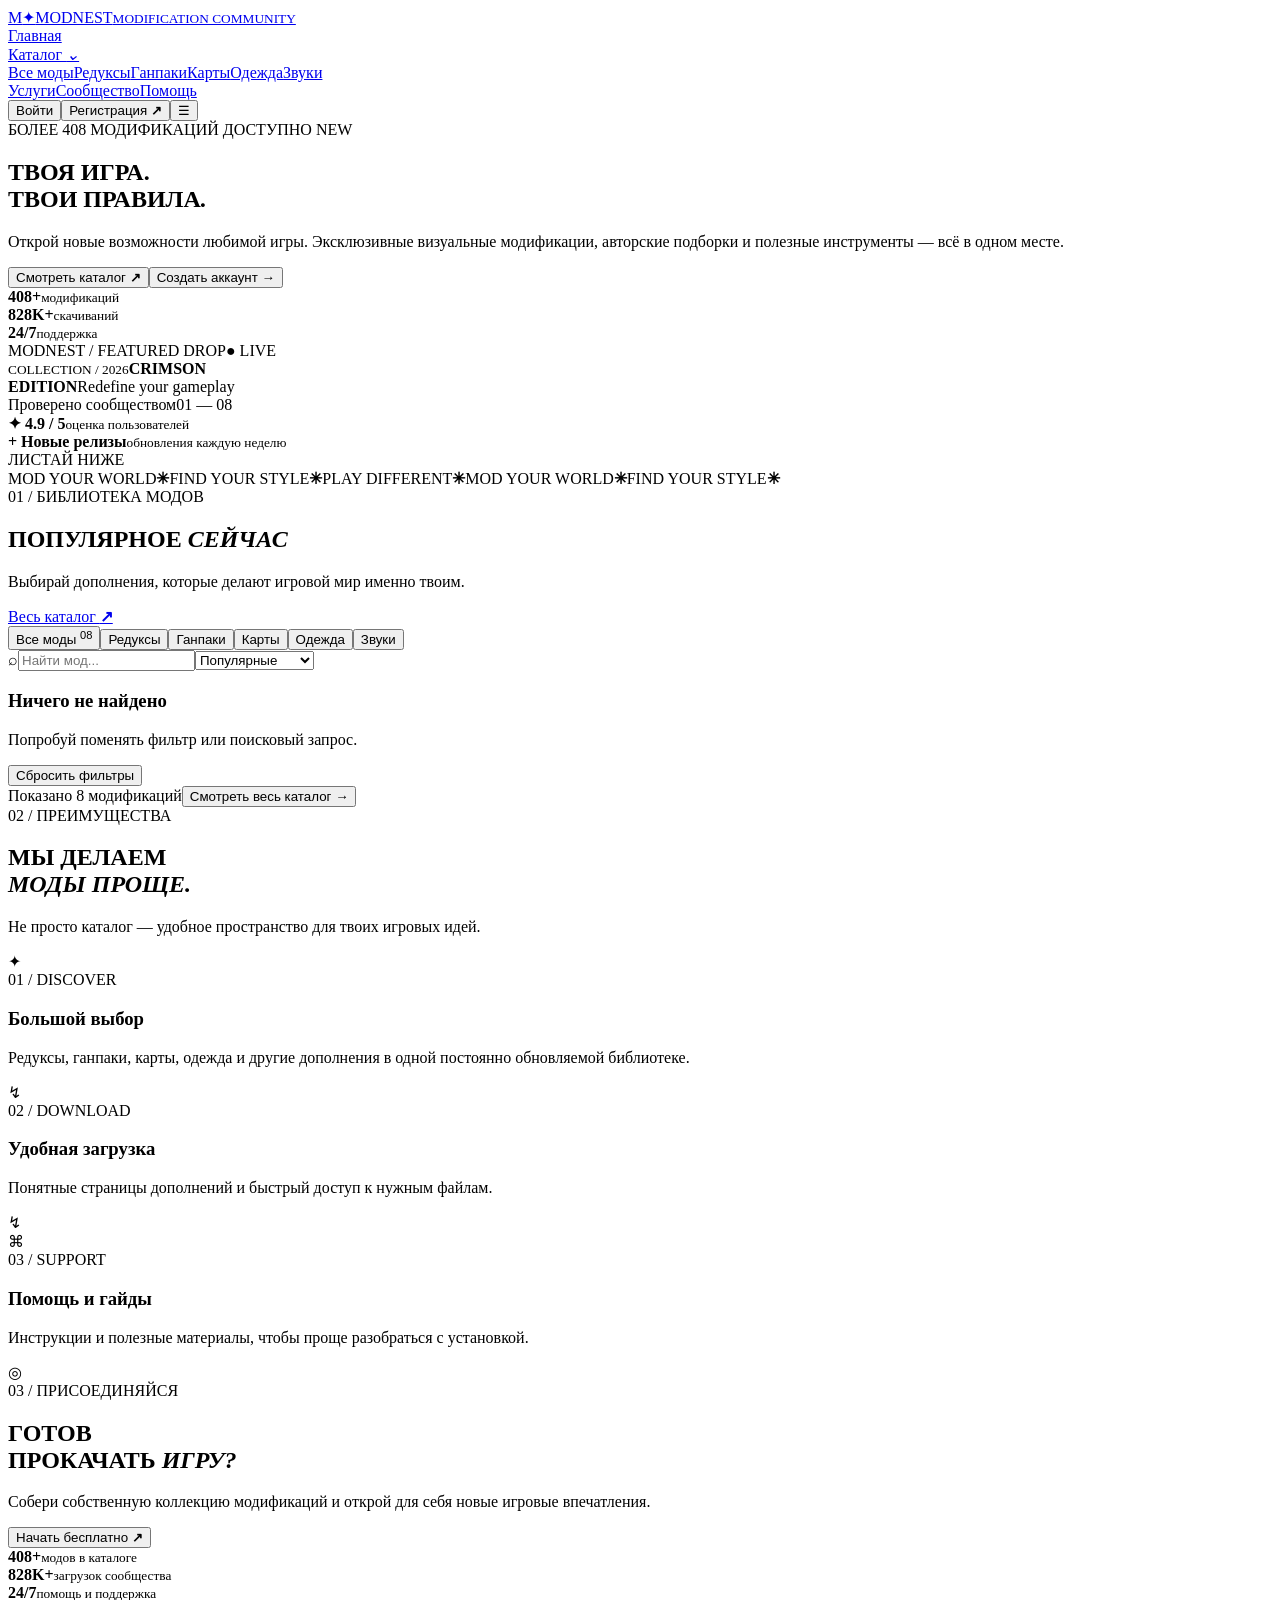
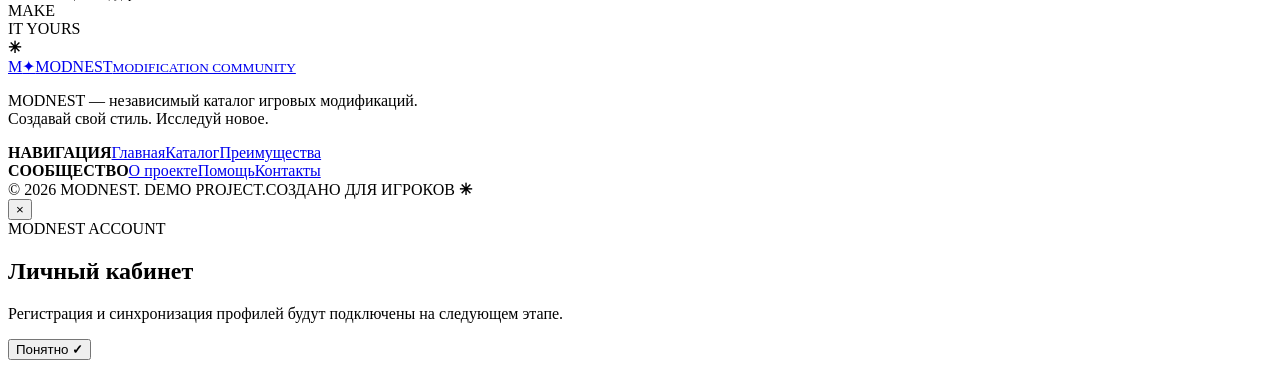
==== index.html @ e922b0d5 "Add index.html" ====
<!doctype html>
<html lang="ru"><head><meta charset="UTF-8"><meta name="viewport" content="width=device-width,initial-scale=1"><meta name="theme-color" content="#0a0a0a"><meta name="description" content="MODNEST — каталог игровых модификаций и авторских подборок."><title>MODNEST — моды для твоей игры</title><link rel="preconnect" href="https://fonts.googleapis.com"><link rel="preconnect" href="https://fonts.gstatic.com" crossorigin><link href="https://fonts.googleapis.com/css2?family=Montserrat:wght@400;500;600;700;800;900&display=swap" rel="stylesheet"><link rel="stylesheet" href="styles.css"></head>
<body>
<header class="header"><a class="logo" href="#top"><span class="logo-mark">M<span>✦</span></span><span class="logo-text">MODNEST<small>MODIFICATION COMMUNITY</small></span></a><nav class="nav"><a class="active" href="#top">Главная</a><div class="nav-group"><a href="#catalog">Каталог <i>⌄</i></a><div class="dropdown"><a href="#catalog" data-category="Все">Все моды</a><a href="#catalog" data-category="Редуксы">Редуксы</a><a href="#catalog" data-category="Ганпаки">Ганпаки</a><a href="#catalog" data-category="Карты">Карты</a><a href="#catalog" data-category="Одежда">Одежда</a><a href="#catalog" data-category="Звуки">Звуки</a></div></div><a href="#services">Услуги</a><a href="#community">Сообщество</a><a href="#help">Помощь</a></nav><div class="header-right"><button class="login" id="login">Войти</button><button class="pill-button small" id="signup">Регистрация <b>↗</b></button><button class="hamburger" id="hamburger">☰</button></div></header>
<main id="top">
<section class="hero"><div class="hero-bg"></div><div class="hero-content"><div class="availability"><span class="pulse"></span> БОЛЕЕ 408 МОДИФИКАЦИЙ ДОСТУПНО <span class="availability-tag">NEW</span></div><h1>ТВОЯ ИГРА.<br><span>ТВОИ ПРАВИЛА</span><i>.</i></h1><p>Открой новые возможности любимой игры. Эксклюзивные визуальные модификации, авторские подборки и полезные инструменты — всё в одном месте.</p><div class="hero-actions"><button class="pill-button" id="go-catalog">Смотреть каталог <b>↗</b></button><button class="ghost-button" id="hero-signup">Создать аккаунт <span>→</span></button></div><div class="hero-metrics"><div><strong>408<span>+</span></strong><small>модификаций</small></div><div class="metric-line"></div><div><strong>828K<span>+</span></strong><small>скачиваний</small></div><div class="metric-line"></div><div><strong>24/7</strong><small>поддержка</small></div></div></div><div class="hero-showcase"><div class="showcase-orbit orbit1"></div><div class="showcase-orbit orbit2"></div><div class="showcase-card"><div class="showcase-label"><span>MODNEST / FEATURED DROP</span><span class="showcase-live">● LIVE</span></div><div class="showcase-image"><div class="image-sun"></div><div class="scene-grid"></div><div class="scene-mountain mountain-a"></div><div class="scene-mountain mountain-b"></div><div class="scene-mountain mountain-c"></div><div class="scene-road"></div><div class="showcase-title"><small>COLLECTION  /  2026</small><strong>CRIMSON<br>EDITION</strong><span>Redefine your gameplay</span></div></div><div class="showcase-footer"><span><i></i> Проверено сообществом</span><span>01 — 08</span></div></div><div class="floating-stat stat-top"><b>✦ 4.9 / 5</b><small>оценка пользователей</small></div><div class="floating-stat stat-bottom"><b>+ Новые релизы</b><small>обновления каждую неделю</small></div></div><div class="scroll-hint"><span></span> ЛИСТАЙ НИЖЕ</div></section>
<div class="ticker"><div class="ticker-inner"><span>MOD YOUR WORLD</span><b>✳</b><span>FIND YOUR STYLE</span><b>✳</b><span>PLAY DIFFERENT</span><b>✳</b><span>MOD YOUR WORLD</span><b>✳</b><span>FIND YOUR STYLE</span><b>✳</b></div></div>
<section class="catalog section" id="catalog"><div class="section-heading"><div><div class="eyebrow"><span>01</span> / БИБЛИОТЕКА МОДОВ</div><h2>ПОПУЛЯРНОЕ <em>СЕЙЧАС</em></h2><p>Выбирай дополнения, которые делают игровой мир именно твоим.</p></div><a class="all-link" href="#catalog">Весь каталог <b>↗</b></a></div><div class="catalog-bar"><div class="filters"><button class="filter active" data-filter="Все">Все моды <sup>08</sup></button><button class="filter" data-filter="Редуксы">Редуксы</button><button class="filter" data-filter="Ганпаки">Ганпаки</button><button class="filter" data-filter="Карты">Карты</button><button class="filter" data-filter="Одежда">Одежда</button><button class="filter" data-filter="Звуки">Звуки</button></div><div class="catalog-actions"><label class="search"><span>⌕</span><input id="search" placeholder="Найти мод..."></label><select id="sort"><option value="popular">Популярные</option><option value="new">Сначала новые</option><option value="name">По названию</option></select></div></div><div class="mod-grid" id="mod-grid"></div><div class="empty hidden" id="empty"><h3>Ничего не найдено</h3><p>Попробуй поменять фильтр или поисковый запрос.</p><button id="reset">Сбросить фильтры</button></div><div class="catalog-bottom"><span id="count">Показано 8 модификаций</span><button class="more-button" id="more">Смотреть весь каталог <b>→</b></button></div></section>
<section class="why section" id="services"><div class="why-heading"><div class="eyebrow"><span>02</span> / ПРЕИМУЩЕСТВА</div><h2>МЫ ДЕЛАЕМ<br><em>МОДЫ ПРОЩЕ.</em></h2><p>Не просто каталог — удобное пространство для твоих игровых идей.</p></div><div class="benefit-grid"><article class="benefit big"><div class="benefit-icon">✦</div><span class="benefit-index">01 / DISCOVER</span><h3>Большой выбор</h3><p>Редуксы, ганпаки, карты, одежда и другие дополнения в одной постоянно обновляемой библиотеке.</p><div class="benefit-art art-rings"></div></article><article class="benefit"><div class="benefit-icon">↯</div><span class="benefit-index">02 / DOWNLOAD</span><h3>Удобная загрузка</h3><p>Понятные страницы дополнений и быстрый доступ к нужным файлам.</p><div class="benefit-art art-bolt">↯</div></article><article class="benefit"><div class="benefit-icon">⌘</div><span class="benefit-index">03 / SUPPORT</span><h3>Помощь и гайды</h3><p>Инструкции и полезные материалы, чтобы проще разобраться с установкой.</p><div class="benefit-art art-circles">◎</div></article></div></section>
<section class="community section" id="community"><div class="community-text"><div class="eyebrow"><span>03</span> / ПРИСОЕДИНЯЙСЯ</div><h2>ГОТОВ<br>ПРОКАЧАТЬ <em>ИГРУ?</em></h2><p>Собери собственную коллекцию модификаций и открой для себя новые игровые впечатления.</p><button class="pill-button" id="join">Начать бесплатно <b>↗</b></button></div><div class="community-numbers"><div><strong>408<span>+</span></strong><small>модов в каталоге</small></div><div><strong>828K<span>+</span></strong><small>загрузок сообщества</small></div><div><strong>24/7</strong><small>помощь и поддержка</small></div></div><div class="community-stamp">MAKE<br>IT YOURS<br><b>✳</b></div></section>
</main><footer class="footer" id="help"><div class="footer-main"><a class="logo" href="#top"><span class="logo-mark">M<span>✦</span></span><span class="logo-text">MODNEST<small>MODIFICATION COMMUNITY</small></span></a><p>MODNEST — независимый каталог игровых модификаций.<br>Создавай свой стиль. Исследуй новое.</p><div class="footer-column"><b>НАВИГАЦИЯ</b><a href="#top">Главная</a><a href="#catalog">Каталог</a><a href="#services">Преимущества</a></div><div class="footer-column"><b>СООБЩЕСТВО</b><a href="#community">О проекте</a><a href="#help">Помощь</a><a href="#help">Контакты</a></div></div><div class="footer-bottom"><span>© 2026 MODNEST. DEMO PROJECT.</span><span>СОЗДАНО ДЛЯ ИГРОКОВ <b>✳</b></span></div></footer>
<div class="toast" id="toast"></div><div class="modal-backdrop hidden" id="modal"><div class="modal"><button class="modal-x" id="modal-x">×</button><div class="eyebrow">MODNEST ACCOUNT</div><h2 id="modal-title">Личный кабинет</h2><p id="modal-desc">Регистрация и синхронизация профилей будут подключены на следующем этапе.</p><button class="pill-button" id="modal-ok">Понятно <b>✓</b></button></div></div><script src="app.js"></script></body></html>
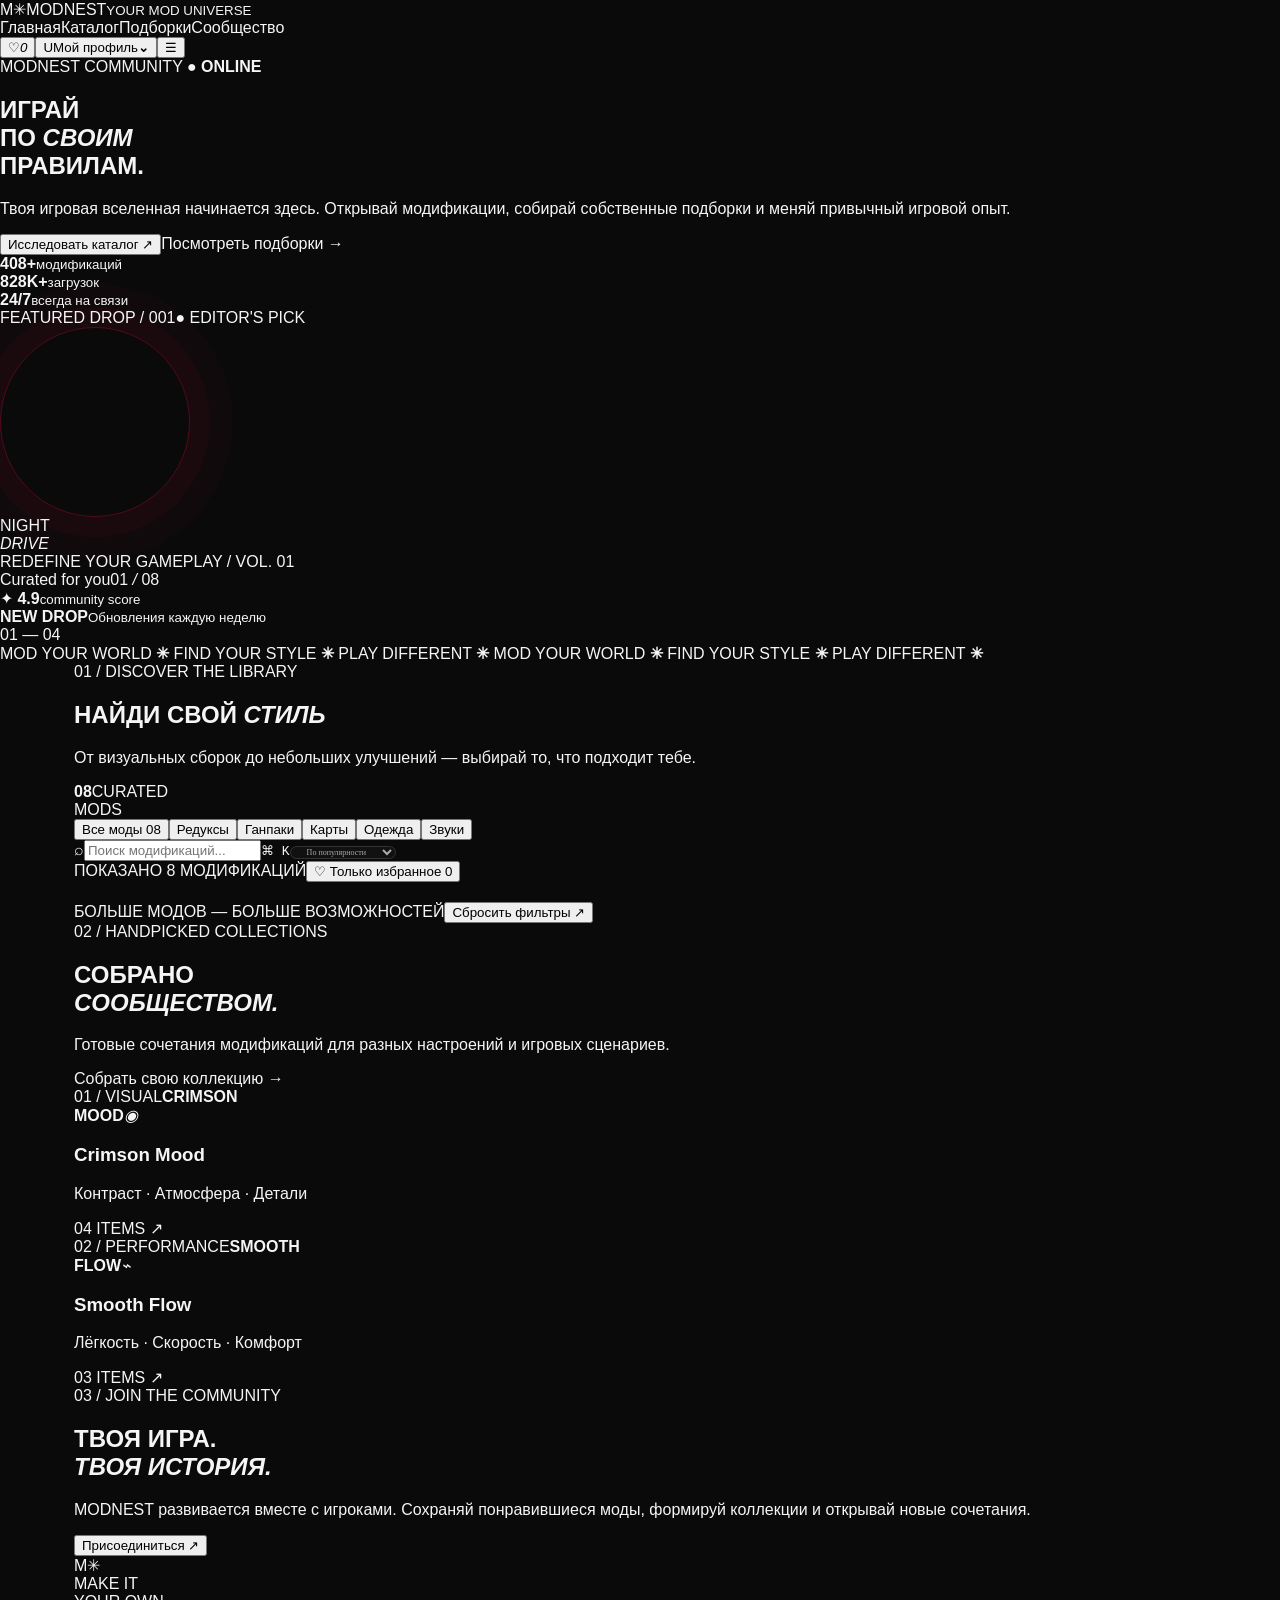
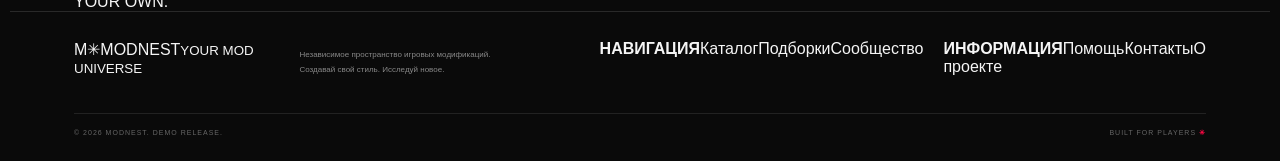
==== commit 0fa56fd0: "Redesign MODNEST interface and structure" ====
--- a/index.html
+++ b/index.html
@@ -1,12 +1,44 @@
 <!doctype html>
-<html lang="ru"><head><meta charset="UTF-8"><meta name="viewport" content="width=device-width,initial-scale=1"><meta name="theme-color" content="#0a0a0a"><meta name="description" content="MODNEST — каталог игровых модификаций и авторских подборок."><title>MODNEST — моды для твоей игры</title><link rel="preconnect" href="https://fonts.googleapis.com"><link rel="preconnect" href="https://fonts.gstatic.com" crossorigin><link href="https://fonts.googleapis.com/css2?family=Montserrat:wght@400;500;600;700;800;900&display=swap" rel="stylesheet"><link rel="stylesheet" href="styles.css"></head>
+<html lang="ru">
+<head>
+<meta charset="UTF-8"><meta name="viewport" content="width=device-width,initial-scale=1">
+<meta name="theme-color" content="#090a0d"><meta name="description" content="MODNEST — пространство игровых модификаций. Находи, сохраняй и собирай свою идеальную игру.">
+<title>MODNEST — твой игровой мод-хаб</title>
+<link rel="preconnect" href="https://fonts.googleapis.com"><link rel="preconnect" href="https://fonts.gstatic.com" crossorigin>
+<link href="https://fonts.googleapis.com/css2?family=Manrope:wght@400;500;600;700;800&family=Unbounded:wght@500;600;700;800&display=swap" rel="stylesheet">
+<link rel="stylesheet" href="styles.css">
+</head>
 <body>
-<header class="header"><a class="logo" href="#top"><span class="logo-mark">M<span>✦</span></span><span class="logo-text">MODNEST<small>MODIFICATION COMMUNITY</small></span></a><nav class="nav"><a class="active" href="#top">Главная</a><div class="nav-group"><a href="#catalog">Каталог <i>⌄</i></a><div class="dropdown"><a href="#catalog" data-category="Все">Все моды</a><a href="#catalog" data-category="Редуксы">Редуксы</a><a href="#catalog" data-category="Ганпаки">Ганпаки</a><a href="#catalog" data-category="Карты">Карты</a><a href="#catalog" data-category="Одежда">Одежда</a><a href="#catalog" data-category="Звуки">Звуки</a></div></div><a href="#services">Услуги</a><a href="#community">Сообщество</a><a href="#help">Помощь</a></nav><div class="header-right"><button class="login" id="login">Войти</button><button class="pill-button small" id="signup">Регистрация <b>↗</b></button><button class="hamburger" id="hamburger">☰</button></div></header>
+<div class="ambient ambient-one"></div><div class="ambient ambient-two"></div>
+<header class="topbar">
+ <a class="brand" href="#top" aria-label="MODNEST home"><span class="brand-symbol">M<span>✳</span></span><span class="brand-name">MODNEST<small>YOUR MOD UNIVERSE</small></span></a>
+ <nav class="main-nav"><a class="nav-link active" href="#top">Главная</a><a class="nav-link" href="#catalog">Каталог</a><a class="nav-link" href="#collections">Подборки</a><a class="nav-link" href="#community">Сообщество</a></nav>
+ <div class="top-actions"><button class="icon-button" id="favorites-shortcut" aria-label="Избранное">♡<i id="favorite-count">0</i></button><button class="profile-button" id="login"><span class="profile-avatar">U</span><span>Мой профиль</span><b>⌄</b></button><button class="mobile-menu" id="hamburger">☰</button></div>
+</header>
 <main id="top">
-<section class="hero"><div class="hero-bg"></div><div class="hero-content"><div class="availability"><span class="pulse"></span> БОЛЕЕ 408 МОДИФИКАЦИЙ ДОСТУПНО <span class="availability-tag">NEW</span></div><h1>ТВОЯ ИГРА.<br><span>ТВОИ ПРАВИЛА</span><i>.</i></h1><p>Открой новые возможности любимой игры. Эксклюзивные визуальные модификации, авторские подборки и полезные инструменты — всё в одном месте.</p><div class="hero-actions"><button class="pill-button" id="go-catalog">Смотреть каталог <b>↗</b></button><button class="ghost-button" id="hero-signup">Создать аккаунт <span>→</span></button></div><div class="hero-metrics"><div><strong>408<span>+</span></strong><small>модификаций</small></div><div class="metric-line"></div><div><strong>828K<span>+</span></strong><small>скачиваний</small></div><div class="metric-line"></div><div><strong>24/7</strong><small>поддержка</small></div></div></div><div class="hero-showcase"><div class="showcase-orbit orbit1"></div><div class="showcase-orbit orbit2"></div><div class="showcase-card"><div class="showcase-label"><span>MODNEST / FEATURED DROP</span><span class="showcase-live">● LIVE</span></div><div class="showcase-image"><div class="image-sun"></div><div class="scene-grid"></div><div class="scene-mountain mountain-a"></div><div class="scene-mountain mountain-b"></div><div class="scene-mountain mountain-c"></div><div class="scene-road"></div><div class="showcase-title"><small>COLLECTION  /  2026</small><strong>CRIMSON<br>EDITION</strong><span>Redefine your gameplay</span></div></div><div class="showcase-footer"><span><i></i> Проверено сообществом</span><span>01 — 08</span></div></div><div class="floating-stat stat-top"><b>✦ 4.9 / 5</b><small>оценка пользователей</small></div><div class="floating-stat stat-bottom"><b>+ Новые релизы</b><small>обновления каждую неделю</small></div></div><div class="scroll-hint"><span></span> ЛИСТАЙ НИЖЕ</div></section>
-<div class="ticker"><div class="ticker-inner"><span>MOD YOUR WORLD</span><b>✳</b><span>FIND YOUR STYLE</span><b>✳</b><span>PLAY DIFFERENT</span><b>✳</b><span>MOD YOUR WORLD</span><b>✳</b><span>FIND YOUR STYLE</span><b>✳</b></div></div>
-<section class="catalog section" id="catalog"><div class="section-heading"><div><div class="eyebrow"><span>01</span> / БИБЛИОТЕКА МОДОВ</div><h2>ПОПУЛЯРНОЕ <em>СЕЙЧАС</em></h2><p>Выбирай дополнения, которые делают игровой мир именно твоим.</p></div><a class="all-link" href="#catalog">Весь каталог <b>↗</b></a></div><div class="catalog-bar"><div class="filters"><button class="filter active" data-filter="Все">Все моды <sup>08</sup></button><button class="filter" data-filter="Редуксы">Редуксы</button><button class="filter" data-filter="Ганпаки">Ганпаки</button><button class="filter" data-filter="Карты">Карты</button><button class="filter" data-filter="Одежда">Одежда</button><button class="filter" data-filter="Звуки">Звуки</button></div><div class="catalog-actions"><label class="search"><span>⌕</span><input id="search" placeholder="Найти мод..."></label><select id="sort"><option value="popular">Популярные</option><option value="new">Сначала новые</option><option value="name">По названию</option></select></div></div><div class="mod-grid" id="mod-grid"></div><div class="empty hidden" id="empty"><h3>Ничего не найдено</h3><p>Попробуй поменять фильтр или поисковый запрос.</p><button id="reset">Сбросить фильтры</button></div><div class="catalog-bottom"><span id="count">Показано 8 модификаций</span><button class="more-button" id="more">Смотреть весь каталог <b>→</b></button></div></section>
-<section class="why section" id="services"><div class="why-heading"><div class="eyebrow"><span>02</span> / ПРЕИМУЩЕСТВА</div><h2>МЫ ДЕЛАЕМ<br><em>МОДЫ ПРОЩЕ.</em></h2><p>Не просто каталог — удобное пространство для твоих игровых идей.</p></div><div class="benefit-grid"><article class="benefit big"><div class="benefit-icon">✦</div><span class="benefit-index">01 / DISCOVER</span><h3>Большой выбор</h3><p>Редуксы, ганпаки, карты, одежда и другие дополнения в одной постоянно обновляемой библиотеке.</p><div class="benefit-art art-rings"></div></article><article class="benefit"><div class="benefit-icon">↯</div><span class="benefit-index">02 / DOWNLOAD</span><h3>Удобная загрузка</h3><p>Понятные страницы дополнений и быстрый доступ к нужным файлам.</p><div class="benefit-art art-bolt">↯</div></article><article class="benefit"><div class="benefit-icon">⌘</div><span class="benefit-index">03 / SUPPORT</span><h3>Помощь и гайды</h3><p>Инструкции и полезные материалы, чтобы проще разобраться с установкой.</p><div class="benefit-art art-circles">◎</div></article></div></section>
-<section class="community section" id="community"><div class="community-text"><div class="eyebrow"><span>03</span> / ПРИСОЕДИНЯЙСЯ</div><h2>ГОТОВ<br>ПРОКАЧАТЬ <em>ИГРУ?</em></h2><p>Собери собственную коллекцию модификаций и открой для себя новые игровые впечатления.</p><button class="pill-button" id="join">Начать бесплатно <b>↗</b></button></div><div class="community-numbers"><div><strong>408<span>+</span></strong><small>модов в каталоге</small></div><div><strong>828K<span>+</span></strong><small>загрузок сообщества</small></div><div><strong>24/7</strong><small>помощь и поддержка</small></div></div><div class="community-stamp">MAKE<br>IT YOURS<br><b>✳</b></div></section>
-</main><footer class="footer" id="help"><div class="footer-main"><a class="logo" href="#top"><span class="logo-mark">M<span>✦</span></span><span class="logo-text">MODNEST<small>MODIFICATION COMMUNITY</small></span></a><p>MODNEST — независимый каталог игровых модификаций.<br>Создавай свой стиль. Исследуй новое.</p><div class="footer-column"><b>НАВИГАЦИЯ</b><a href="#top">Главная</a><a href="#catalog">Каталог</a><a href="#services">Преимущества</a></div><div class="footer-column"><b>СООБЩЕСТВО</b><a href="#community">О проекте</a><a href="#help">Помощь</a><a href="#help">Контакты</a></div></div><div class="footer-bottom"><span>© 2026 MODNEST. DEMO PROJECT.</span><span>СОЗДАНО ДЛЯ ИГРОКОВ <b>✳</b></span></div></footer>
-<div class="toast" id="toast"></div><div class="modal-backdrop hidden" id="modal"><div class="modal"><button class="modal-x" id="modal-x">×</button><div class="eyebrow">MODNEST ACCOUNT</div><h2 id="modal-title">Личный кабинет</h2><p id="modal-desc">Регистрация и синхронизация профилей будут подключены на следующем этапе.</p><button class="pill-button" id="modal-ok">Понятно <b>✓</b></button></div></div><script src="app.js"></script></body></html>+<section class="hero-shell">
+ <div class="hero-copy"><div class="live-label"><span></span> MODNEST COMMUNITY <b>● ONLINE</b></div>
+  <h1>ИГРАЙ<br>ПО <em>СВОИМ</em><br>ПРАВИЛАМ<span>.</span></h1>
+  <p>Твоя игровая вселенная начинается здесь. Открывай модификации, собирай собственные подборки и меняй привычный игровой опыт.</p>
+  <div class="hero-ctas"><button class="primary-button" id="go-catalog">Исследовать каталог <span>↗</span></button><a class="text-link" href="#collections">Посмотреть подборки <span>→</span></a></div>
+  <div class="hero-stats"><div><strong>408<span>+</span></strong><small>модификаций</small></div><div><strong>828K<span>+</span></strong><small>загрузок</small></div><div><strong>24/7</strong><small>всегда на связи</small></div></div>
+ </div>
+ <div class="hero-art"><div class="art-topline"><span>FEATURED DROP / 001</span><span class="art-live">● EDITOR'S PICK</span></div><div class="art-visual"><div class="art-grain"></div><div class="art-sun"></div><div class="art-planet"></div><div class="art-horizon"></div><div class="art-mountain m1"></div><div class="art-mountain m2"></div><div class="art-mountain m3"></div><div class="art-rings"></div><div class="art-word">NIGHT<br><i>DRIVE</i></div><div class="art-caption">REDEFINE YOUR GAMEPLAY / VOL. 01</div></div><div class="art-bottom"><span><b class="tiny-dot"></b> Curated for you</span><span>01 <i>/</i> 08</span></div><div class="floating-chip chip-rating">✦ <b>4.9</b><small>community score</small></div><div class="floating-chip chip-new"><b>NEW DROP</b><small>Обновления каждую неделю</small></div></div>
+ <div class="hero-index">01 <span>—</span> 04</div>
+</section>
+<div class="marquee"><div>MOD YOUR WORLD <b>✳</b> FIND YOUR STYLE <b>✳</b> PLAY DIFFERENT <b>✳</b> MOD YOUR WORLD <b>✳</b> FIND YOUR STYLE <b>✳</b> PLAY DIFFERENT <b>✳</b></div></div>
+<section class="section catalog-section" id="catalog">
+ <div class="section-top"><div><div class="kicker"><span>01</span> / DISCOVER THE LIBRARY</div><h2>НАЙДИ СВОЙ <em>СТИЛЬ</em></h2><p>От визуальных сборок до небольших улучшений — выбирай то, что подходит тебе.</p></div><div class="catalog-counter"><strong>08</strong><span>CURATED<br>MODS</span></div></div>
+ <div class="catalog-toolbar"><div class="category-tabs" id="category-tabs"><button class="category-tab active" data-filter="Все">Все моды <span>08</span></button><button class="category-tab" data-filter="Редуксы">Редуксы</button><button class="category-tab" data-filter="Ганпаки">Ганпаки</button><button class="category-tab" data-filter="Карты">Карты</button><button class="category-tab" data-filter="Одежда">Одежда</button><button class="category-tab" data-filter="Звуки">Звуки</button></div><div class="toolbar-tools"><label class="search-box"><span>⌕</span><input id="search" type="search" placeholder="Поиск модификаций..." autocomplete="off"><kbd>⌘ K</kbd></label><select id="sort" aria-label="Сортировка"><option value="popular">По популярности</option><option value="new">Сначала новые</option><option value="name">По названию</option></select></div></div>
+ <div class="catalog-subbar"><span id="count">ПОКАЗАНО 8 МОДИФИКАЦИЙ</span><button id="favorites-filter" class="favorites-filter">♡ Только избранное <span id="favorite-count-2">0</span></button></div>
+ <div class="mod-grid" id="mod-grid"></div><div class="empty-state hidden" id="empty"><div>⌕</div><h3>Ничего не найдено</h3><p>Попробуй изменить запрос или выбрать другую категорию.</p><button id="reset">Сбросить фильтры</button></div>
+ <div class="catalog-footer"><span>БОЛЬШЕ МОДОВ — БОЛЬШЕ ВОЗМОЖНОСТЕЙ</span><button class="outline-button" id="more">Сбросить фильтры <span>↗</span></button></div>
+</section>
+<section class="collection-section section" id="collections"><div class="collection-intro"><div class="kicker"><span>02</span> / HANDPICKED COLLECTIONS</div><h2>СОБРАНО<br><em>СООБЩЕСТВОМ.</em></h2><p>Готовые сочетания модификаций для разных настроений и игровых сценариев.</p><a class="text-link" href="#catalog">Собрать свою коллекцию <span>→</span></a></div><div class="collection-cards"><article class="collection-card collection-red"><div class="collection-art red-art"><span>01 / VISUAL</span><b>CRIMSON<br>MOOD</b><i>◉</i></div><div class="collection-meta"><div><h3>Crimson Mood</h3><p>Контраст · Атмосфера · Детали</p></div><span>04 ITEMS ↗</span></div></article><article class="collection-card collection-blue"><div class="collection-art blue-art"><span>02 / PERFORMANCE</span><b>SMOOTH<br>FLOW</b><i>⌁</i></div><div class="collection-meta"><div><h3>Smooth Flow</h3><p>Лёгкость · Скорость · Комфорт</p></div><span>03 ITEMS ↗</span></div></article></div></section>
+<section class="community-section section" id="community"><div class="community-panel"><div class="community-copy"><div class="kicker"><span>03</span> / JOIN THE COMMUNITY</div><h2>ТВОЯ ИГРА.<br><em>ТВОЯ ИСТОРИЯ.</em></h2><p>MODNEST развивается вместе с игроками. Сохраняй понравившиеся моды, формируй коллекции и открывай новые сочетания.</p><button class="primary-button" id="join">Присоединиться <span>↗</span></button></div><div class="community-visual"><div class="community-orbit"></div><div class="community-monogram">M<span>✳</span></div><div class="community-note">MAKE IT<br>YOUR OWN.</div></div></div></section>
+</main>
+<footer class="footer"><div class="footer-main"><a class="brand" href="#top"><span class="brand-symbol">M<span>✳</span></span><span class="brand-name">MODNEST<small>YOUR MOD UNIVERSE</small></span></a><p>Независимое пространство игровых модификаций.<br>Создавай свой стиль. Исследуй новое.</p><div class="footer-links"><b>НАВИГАЦИЯ</b><a href="#catalog">Каталог</a><a href="#collections">Подборки</a><a href="#community">Сообщество</a></div><div class="footer-links"><b>ИНФОРМАЦИЯ</b><a href="#help">Помощь</a><a href="#help">Контакты</a><a href="#help">О проекте</a></div></div><div class="footer-bottom"><span>© 2026 MODNEST. DEMO RELEASE.</span><span>BUILT FOR PLAYERS <b>✳</b></span></div></footer>
+<div class="toast" id="toast" role="status"></div>
+<div class="modal-backdrop hidden" id="modal"><section class="modal" role="dialog" aria-modal="true"><button class="modal-close" id="modal-x" aria-label="Закрыть">×</button><div class="modal-mark">M✳</div><div class="kicker">MODNEST / ACCOUNT</div><h2 id="modal-title">ТВОЙ ПРОФИЛЬ</h2><p id="modal-desc">Личный кабинет и синхронизация коллекций появятся в следующем обновлении.</p><button class="primary-button" id="modal-ok">Понятно <span>✓</span></button></section></div>
+<script src="app.js"></script>
+</body></html>
--- a/styles.css
+++ b/styles.css
@@ -0,0 +1 @@
+:root{--bg:#0a0a0a;--panel:#121212;--panel2:#191919;--line:#303030;--muted:#929292;--red:#ff0844;--red2:#c90036;--white:#f5f5f5}*{box-sizing:border-box}html{scroll-behavior:smooth}body{margin:0;background:var(--bg);color:var(--white);font-family:Montserrat,Arial,sans-serif;overflow-x:hidden}a{color:inherit;text-decoration:none}button{font-family:inherit;cursor:pointer}.header{height:82px;max-width:1440px;padding:0 6%;margin:auto;display:flex;align-items:center;justify-content:space-between;border-bottom:1px solid #ffffff13;position:relative;z-index:10;background:#0a0a0ae8;backdrop-filter:blur(16px)}.logo{display:flex;align-items:center;gap:10px}.logo-mark{width:38px;height:38px;border:1px solid #ff315f;border-radius:12px;display:grid;place-items:center;font-weight:900;font-size:21px;color:#fff;background:linear-gradient(145deg,#ff174f,#8b0026);box-shadow:0 0 25px #ff084433;position:relative}.logo-mark span{position:absolute;right:3px;top:1px;font-size:9px}.logo-text{font-size:15px;font-weight:900;letter-spacing:1px}.logo-text small{display:block;font-size:6px;letter-spacing:1.5px;color:#858585;margin-top:3px}.nav{display:flex;align-items:center;gap:31px}.nav>a,.nav-group>a{font-size:10px;font-weight:700;color:#aaa;transition:.2s}.nav a:hover,.nav a.active{color:#fff}.nav a.active:after{content:"";display:block;height:2px;width:15px;background:var(--red);margin-top:8px}.nav-group{position:relative}.nav-group i{font-style:normal;color:var(--red);margin-left:3px}.dropdown{display:none;position:absolute;top:25px;left:-15px;width:175px;background:#181818;border:1px solid #363636;border-radius:9px;padding:8px;box-shadow:0 20px 45px #000}.nav-group:hover .dropdown{display:grid}.dropdown a{padding:10px;border-radius:5px;color:#aaa;font-size:9px}.dropdown a:hover{background:#2a1119;color:#fff}.header-right{display:flex;align-items:center;gap:18px}.login{background:none;border:0;color:#bbb;font-size:10px;font-weight:700}.pill-button{border:0;border-radius:24px;padding:14px 20px;background:var(--red);color:white;font-size:10px;font-weight:800;box-shadow:0 6px 24px #ff08442e;transition:.2s}.pill-button:hover{background:#ff315f;transform:translateY(-2px);box-shadow:0 9px 30px #ff084455}.pill-button b{padding-left:17px;font-size:14px}.pill-button.small{padding:10px 16px;font-size:9px}.hamburger{display:none;background:none;border:0;color:white;font-size:21px}.hero{max-width:1440px;margin:auto;min-height:600px;padding:90px 8% 68px;display:grid;grid-template-columns:1fr 1fr;align-items:center;position:relative;overflow:hidden}.hero-bg{position:absolute;inset:0;background:radial-gradient(ellipse at 77% 48%,#ff084419,transparent 38%),radial-gradient(ellipse at 5% 90%,#5b101f1b,transparent 38%)}.hero:after{content:"";position:absolute;inset:0;pointer-events:none;opacity:.1;background-image:linear-gradient(#777 1px,transparent 1px),linear-gradient(90deg,#777 1px,transparent 1px);background-size:55px 55px;mask-image:linear-gradient(90deg,transparent,#000)}.hero-content{position:relative;z-index:2}.availability{font-size:8px;letter-spacing:1.5px;color:#c5c5c5;font-weight:800;display:flex;align-items:center;gap:8px}.pulse{width:7px;height:7px;background:#ff174f;border-radius:50%;box-shadow:0 0 12px #ff174f;animation:pulse 1.8s infinite}.availability-tag{color:#ff6689;border:1px solid #7b1932;border-radius:4px;padding:3px 5px;font-size:7px}@keyframes pulse{50%{opacity:.4;box-shadow:0 0 2px #ff174f}}.hero h1{font-size:clamp(55px,6.7vw,91px);line-height:.98;letter-spacing:-5px;margin:25px 0 18px;font-weight:900}.hero h1 span{color:var(--red)}.hero h1 i{font-style:normal;color:#fff}.hero-content>p{max-width:450px;color:#a3a3a3;font-size:11px;line-height:1.9}.hero-actions{display:flex;align-items:center;gap:25px;margin-top:27px}.ghost-button{background:none;border:0;color:#ddd;font-size:10px;font-weight:700}.ghost-button span{color:var(--red);padding-left:10px}.hero-metrics{display:flex;align-items:center;gap:22px;margin-top:53px}.hero-metrics strong{font-size:21px;font-weight:900}.hero-metrics strong span{color:var(--red)}.hero-metrics small{display:block;font-size:8px;color:#777;margin-top:4px}.metric-line{height:27px;width:1px;background:#3b3b3b}.hero-showcase{height:390px;position:relative;z-index:1}.showcase-orbit{position:absolute;border:1px solid #ff315f3b;border-radius:50%;left:50%;top:50%;transform:translate(-50%,-50%) rotate(-24deg)}.orbit1{width:470px;height:190px}.orbit2{width:370px;height:330px;transform:translate(-50%,-50%) rotate(55deg)}.showcase-card{position:absolute;left:50%;top:50%;width:min(390px,90%);height:320px;transform:translate(-50%,-50%) rotate(2deg);padding:12px;border-radius:13px;border:1px solid #5c303b;background:#171313;box-shadow:0 30px 80px #000b,0 0 55px #ff08441b}.showcase-label,.showcase-footer{height:25px;display:flex;justify-content:space-between;align-items:center;font-size:7px;letter-spacing:1px;color:#9b9295}.showcase-live{color:#ff5378}.showcase-image{height:240px;border-radius:7px;position:relative;overflow:hidden;background:linear-gradient(180deg,#492a3d,#b14a57 46%,#ed9064 72%,#2b2730)}.showcase-image:after{content:"";position:absolute;inset:0;background:linear-gradient(0deg,#0a0a0ae8,transparent 60%),repeating-linear-gradient(115deg,transparent 0 25px,#ffffff0a 26px 27px)}.image-sun{position:absolute;width:85px;height:85px;right:54px;top:26px;border-radius:50%;background:linear-gradient(145deg,#ffe2b0,#ff476d);box-shadow:0 0 65px #ff6a76}.scene-mountain{position:absolute;bottom:35px;width:0;height:0;border-left:170px solid transparent;border-right:170px solid transparent;border-bottom:145px solid #492d3d}.mountain-a{left:-65px;border-bottom-color:#653342}.mountain-b{left:90px;bottom:20px;border-left-width:190px;border-right-width:190px;border-bottom-width:180px;border-bottom-color:#292633}.mountain-c{right:-120px;border-bottom-color:#70404a}.scene-grid{position:absolute;inset:55% -20% -30%;transform:perspective(120px) rotateX(48deg);background:linear-gradient(#ffbec022 1px,transparent 1px),linear-gradient(90deg,#ffbec022 1px,transparent 1px);background-size:28px 22px;z-index:1}.scene-road{position:absolute;z-index:2;bottom:-38px;left:38%;width:38%;height:120px;clip-path:polygon(43% 0,57% 0,100% 100%,0 100%);background:linear-gradient(90deg,#181923,#48404b,#171722)}.showcase-title{position:absolute;z-index:3;top:24px;left:22px}.showcase-title small{font-size:7px;letter-spacing:2px;color:#fff9}.showcase-title strong{display:block;font-size:39px;line-height:.9;letter-spacing:-2px;margin:10px 0;text-shadow:0 5px 20px #0008}.showcase-title span{font-size:8px;color:#fff9}.showcase-footer span:first-child{color:#c3a2a7}.showcase-footer i{display:inline-block;width:5px;height:5px;border-radius:50%;background:#ff5575;margin-right:5px}.floating-stat{position:absolute;background:#1b1719;border:1px solid #63303c;border-radius:8px;padding:11px 14px;box-shadow:0 12px 30px #0009}.floating-stat b,.floating-stat small{display:block}.floating-stat b{font-size:10px}.floating-stat small{font-size:7px;color:#999;margin-top:4px}.stat-top{right:-3px;top:42px}.stat-top b{color:#ff8da5}.stat-bottom{left:-12px;bottom:32px}.scroll-hint{position:absolute;bottom:20px;left:8%;font-size:7px;letter-spacing:2px;color:#737373;display:flex;align-items:center;gap:10px}.scroll-hint span{width:25px;height:1px;background:var(--red)}.ticker{height:54px;background:var(--red);color:white;display:flex;align-items:center;overflow:hidden;transform:skewY(-1deg);margin:0 -5px}.ticker-inner{width:100%;display:flex;align-items:center;justify-content:space-around;gap:30px;white-space:nowrap;font-size:9px;letter-spacing:2px;font-weight:900}.ticker-inner b{font-size:17px}.section{max-width:1260px;margin:auto;padding-left:5%;padding-right:5%}.catalog{padding-top:100px;padding-bottom:95px}.section-heading{display:flex;justify-content:space-between;align-items:end}.eyebrow{font-size:8px;letter-spacing:1.7px;color:#8f8f8f;font-weight:800}.eyebrow span{color:var(--red)}.section-heading h2,.why-heading h2,.community h2{font-size:38px;letter-spacing:-1.8px;line-height:1.1;margin:13px 0 8px;font-weight:900}.section-heading h2 em,.why-heading h2 em,.community h2 em{font-style:normal;color:var(--red)}.section-heading p,.why-heading>p{font-size:10px;color:#898989}.all-link{font-size:9px;font-weight:800;color:#ddd;border-bottom:1px solid #4a4a4a;padding-bottom:9px}.all-link b{color:var(--red);padding-left:12px}.catalog-bar{margin-top:32px;padding:13px 0;border-top:1px solid #292929;border-bottom:1px solid #292929;display:flex;justify-content:space-between;align-items:center;gap:12px}.filters{display:flex;gap:5px;flex-wrap:wrap}.filter{background:none;border:1px solid transparent;border-radius:20px;color:#888;padding:9px 12px;font-size:8px;font-weight:800}.filter.active{background:#32101a;border-color:#792136;color:#fff}.filter sup{color:#ff6689}.catalog-actions{display:flex;gap:8px}.search{height:34px;display:flex;align-items:center;gap:7px;border:1px solid #333;border-radius:20px;padding:0 11px;background:#111}.search span{font-size:18px;color:var(--red)}.search input{width:130px;background:none;border:0;outline:0;color:white;font:8px Montserrat}.search input::placeholder{color:#777}select{background:#111;border:1px solid #333;color:#aaa;border-radius:20px;padding:0 12px;font:8px Montserrat;outline:0}.mod-grid{display:grid;grid-template-columns:repeat(4,minmax(0,1fr));gap:14px;margin-top:20px}.mod-card{border:1px solid #292929;border-radius:10px;background:linear-gradient(145deg,#1a1a1a,#101010);overflow:hidden;transition:.25s}.mod-card:hover{transform:translateY(-5px);border-color:#b72a4b;box-shadow:0 18px 40px #0009,0 0 25px #ff084414}.mod-thumb{height:155px;position:relative;overflow:hidden;background:linear-gradient(130deg,var(--a),#242124 78%)}.mod-thumb:before{content:"";position:absolute;width:180px;height:180px;right:-25px;top:8px;border-radius:50%;background:var(--b);box-shadow:0 0 65px var(--b);opacity:.78}.mod-thumb:after{content:"";position:absolute;inset:0;background:linear-gradient(0deg,#090909b9,transparent 75%),repeating-linear-gradient(120deg,transparent 0 23px,#ffffff0a 24px 25px)}.thumb-tag{position:absolute;z-index:2;top:10px;left:10px;padding:5px 7px;border-radius:4px;background:#090909d9;border:1px solid #ffffff29;font-size:6px;letter-spacing:1px;font-weight:800}.thumb-symbol{position:absolute;z-index:1;right:15px;bottom:-16px;font-size:85px;font-weight:900;color:#ffffff35;text-shadow:0 5px 20px #000}.favorite{position:absolute;z-index:3;right:10px;top:9px;width:27px;height:27px;border:1px solid #ffffff3a;border-radius:50%;background:#080808b9;color:white;font-size:14px}.favorite.saved{color:#ff7d9a;background:#501326}.mod-info{padding:13px}.mod-meta{display:flex;justify-content:space-between;color:#888;font-size:7px;letter-spacing:.8px}.mod-meta span:last-child{color:#ff7c97}.mod-info h3{font-size:11px;margin:9px 0 6px}.mod-info p{font-size:8px;line-height:1.65;color:#929292;min-height:29px;margin:0}.card-bottom{border-top:1px solid #2b2b2b;margin-top:11px;padding-top:10px;display:flex;align-items:center;justify-content:space-between}.file-size{font-size:7px;color:#777}.add-btn{border:1px solid #7c2339;background:#32121c;color:#ffb4c4;border-radius:20px;padding:7px 10px;font:800 7px Montserrat}.add-btn.added{border-color:#28684b;background:#102b20;color:#8fe0b5}.catalog-bottom{display:flex;justify-content:space-between;align-items:center;margin-top:22px;color:#777;font-size:8px}.more-button{background:none;border:0;border-bottom:1px solid #7a263b;color:#ddd;padding:8px 0;font:800 8px Montserrat}.more-button b{color:var(--red);padding-left:12px}.empty{text-align:center;padding:50px;color:#999}.empty h3{color:white}.empty button{background:none;border:0;color:#ff718e}.hidden{display:none!important}.why{padding-top:50px;padding-bottom:110px;display:grid;grid-template-columns:.8fr 1.5fr;gap:45px;align-items:start}.why-heading h2{font-size:35px;margin-top:18px}.why-heading>p{max-width:240px;line-height:1.8}.benefit-grid{display:grid;grid-template-columns:1.15fr 1fr;gap:12px}.benefit{min-height:190px;padding:20px;border:1px solid #303030;border-radius:10px;background:linear-gradient(145deg,#1b1b1b,#111);position:relative;overflow:hidden}.benefit.big{grid-row:span 2;min-height:395px;background:radial-gradient(ellipse at 80% 85%,#ff08441c,transparent 45%),linear-gradient(145deg,#21151a,#121212)}.benefit-icon{width:35px;height:35px;display:grid;place-items:center;border-radius:50%;background:#39101c;color:#ff6a89;font-size:17px}.benefit-index{display:block;margin-top:20px;font-size:6px;letter-spacing:1.4px;color:#777}.benefit h3{font-size:15px;margin:9px 0}.benefit.big h3{font-size:21px}.benefit p{font-size:8px;line-height:1.8;color:#999;max-width:260px}.benefit-art{position:absolute;color:#ff08442b}.art-rings{width:190px;height:190px;right:-45px;bottom:-35px;border:1px solid #ff08444d;border-radius:50%;box-shadow:0 0 0 20px #ff08440a,0 0 0 43px #ff084407}.art-bolt{font-size:90px;right:10px;bottom:-22px}.art-circles{font-size:95px;right:8px;bottom:-25px}.community{margin-bottom:90px;min-height:300px;padding:50px 6%;border:1px solid #612137;border-radius:13px;background:radial-gradient(ellipse at 77% 45%,#ff08442b,transparent 40%),linear-gradient(110deg,#211015,#151313);display:flex;align-items:center;justify-content:space-between;position:relative;overflow:hidden}.community-text,.community-numbers{position:relative;z-index:1}.community h2{font-size:38px}.community-text p{font-size:9px;line-height:1.8;color:#aaa;max-width:300px;margin:12px 0 20px}.community-numbers{display:flex;gap:28px;margin-right:60px}.community-numbers strong{font-size:24px;font-weight:900}.community-numbers strong span{color:var(--red)}.community-numbers small{display:block;font-size:7px;color:#999;margin-top:5px;max-width:90px}.community-stamp{position:absolute;right:20px;bottom:20px;font-size:8px;line-height:1.4;letter-spacing:2px;color:#ffb1c14d;font-weight:900;transform:rotate(-10deg)}.community-stamp b{font-size:20px}.footer{max-width:1260px;margin:auto;padding:0 5% 24px;border-top:1px solid #292929}.footer-main{padding:28px 0;display:grid;grid-template-columns:1.1fr 1.5fr .7fr .7fr;gap:20px;align-items:start}.footer-main>p{font-size:8px;line-height:1.8;color:#888}.footer-column{display:grid;gap:10px}.footer-column b{font-size:7px;letter-spacing:1px;color:#777;margin-bottom:4px}.footer-column a{font-size:8px;color:#aaa}.footer-column a:hover{color:var(--red)}.footer-bottom{border-top:1px solid #222;padding-top:15px;display:flex;justify-content:space-between;color:#666;font-size:7px;letter-spacing:1px}.footer-bottom b{color:var(--red)}.toast{position:fixed;right:22px;bottom:22px;z-index:50;padding:12px 16px;border:1px solid #85243c;border-radius:20px;background:#241116;color:#fff;font-size:9px;box-shadow:0 15px 35px #000;opacity:0;transform:translateY(10px);transition:.2s;pointer-events:none}.toast.show{opacity:1;transform:translateY(0)}.modal-backdrop{position:fixed;inset:0;background:#000c;z-index:60;display:grid;place-items:center;padding:20px}.modal{width:min(410px,100%);padding:30px;border:1px solid #733047;border-radius:13px;background:linear-gradient(145deg,#211419,#111);position:relative;box-shadow:0 30px 90px #000}.modal-x{position:absolute;right:14px;top:9px;border:0;background:none;color:#aaa;font-size:24px}.modal h2{font-size:22px;margin:15px 0 8px}.modal p{font-size:9px;line-height:1.8;color:#aaa;margin-bottom:20px}@media(max-width:1000px){.header{padding:0 3%}.nav{gap:17px}.hero{padding-left:5%;padding-right:5%}.hero h1{font-size:70px}.mod-grid{grid-template-columns:repeat(3,1fr)}.why{gap:22px}.community-numbers{gap:15px;margin-right:35px}}@media(max-width:740px){.header{height:68px}.nav{display:none}.hamburger{display:block}.login{display:none}.header-right{gap:10px}.hero{display:block;padding:75px 7% 70px;min-height:920px}.hero h1{font-size:clamp(54px,11vw,78px)}.hero-showcase{height:370px;margin-top:25px}.scroll-hint{left:7%}.section{padding-left:6%;padding-right:6%}.catalog-bar{align-items:flex-start;flex-direction:column}.catalog-actions{width:100%}.search{flex:1}.search input{width:100%}.mod-grid{grid-template-columns:repeat(2,minmax(0,1fr))}.why{display:block}.why-heading{margin-bottom:28px}.community{display:block;padding:35px 7%}.community-numbers{margin:35px 0 0;gap:20px}.footer-main{grid-template-columns:1fr 1fr}.footer-main>p{display:none}}@media(max-width:480px){.logo-text{font-size:13px}.pill-button.small{font-size:8px;padding:9px 12px}.hero{min-height:880px}.hero h1{letter-spacing:-3px}.hero-content>p{font-size:10px}.hero-metrics{gap:13px}.hero-metrics strong{font-size:18px}.hero-showcase{transform:scale(.83);transform-origin:top center;margin-bottom:-45px;margin-left:-20px;margin-right:-20px}.section-heading{display:block}.section-heading h2,.why-heading h2{font-size:30px}.all-link{display:inline-block;margin-top:14px}.filters{gap:2px}.filter{padding:8px}.mod-grid{grid-template-columns:1fr}.mod-thumb{height:185px}.benefit-grid{grid-template-columns:1fr}.benefit.big{grid-row:auto;min-height:230px}.benefit{min-height:180px}.community-numbers{gap:12px}.community-numbers strong{font-size:18px}.footer-main{grid-template-columns:1fr 1fr}.footer-bottom{font-size:6px}}
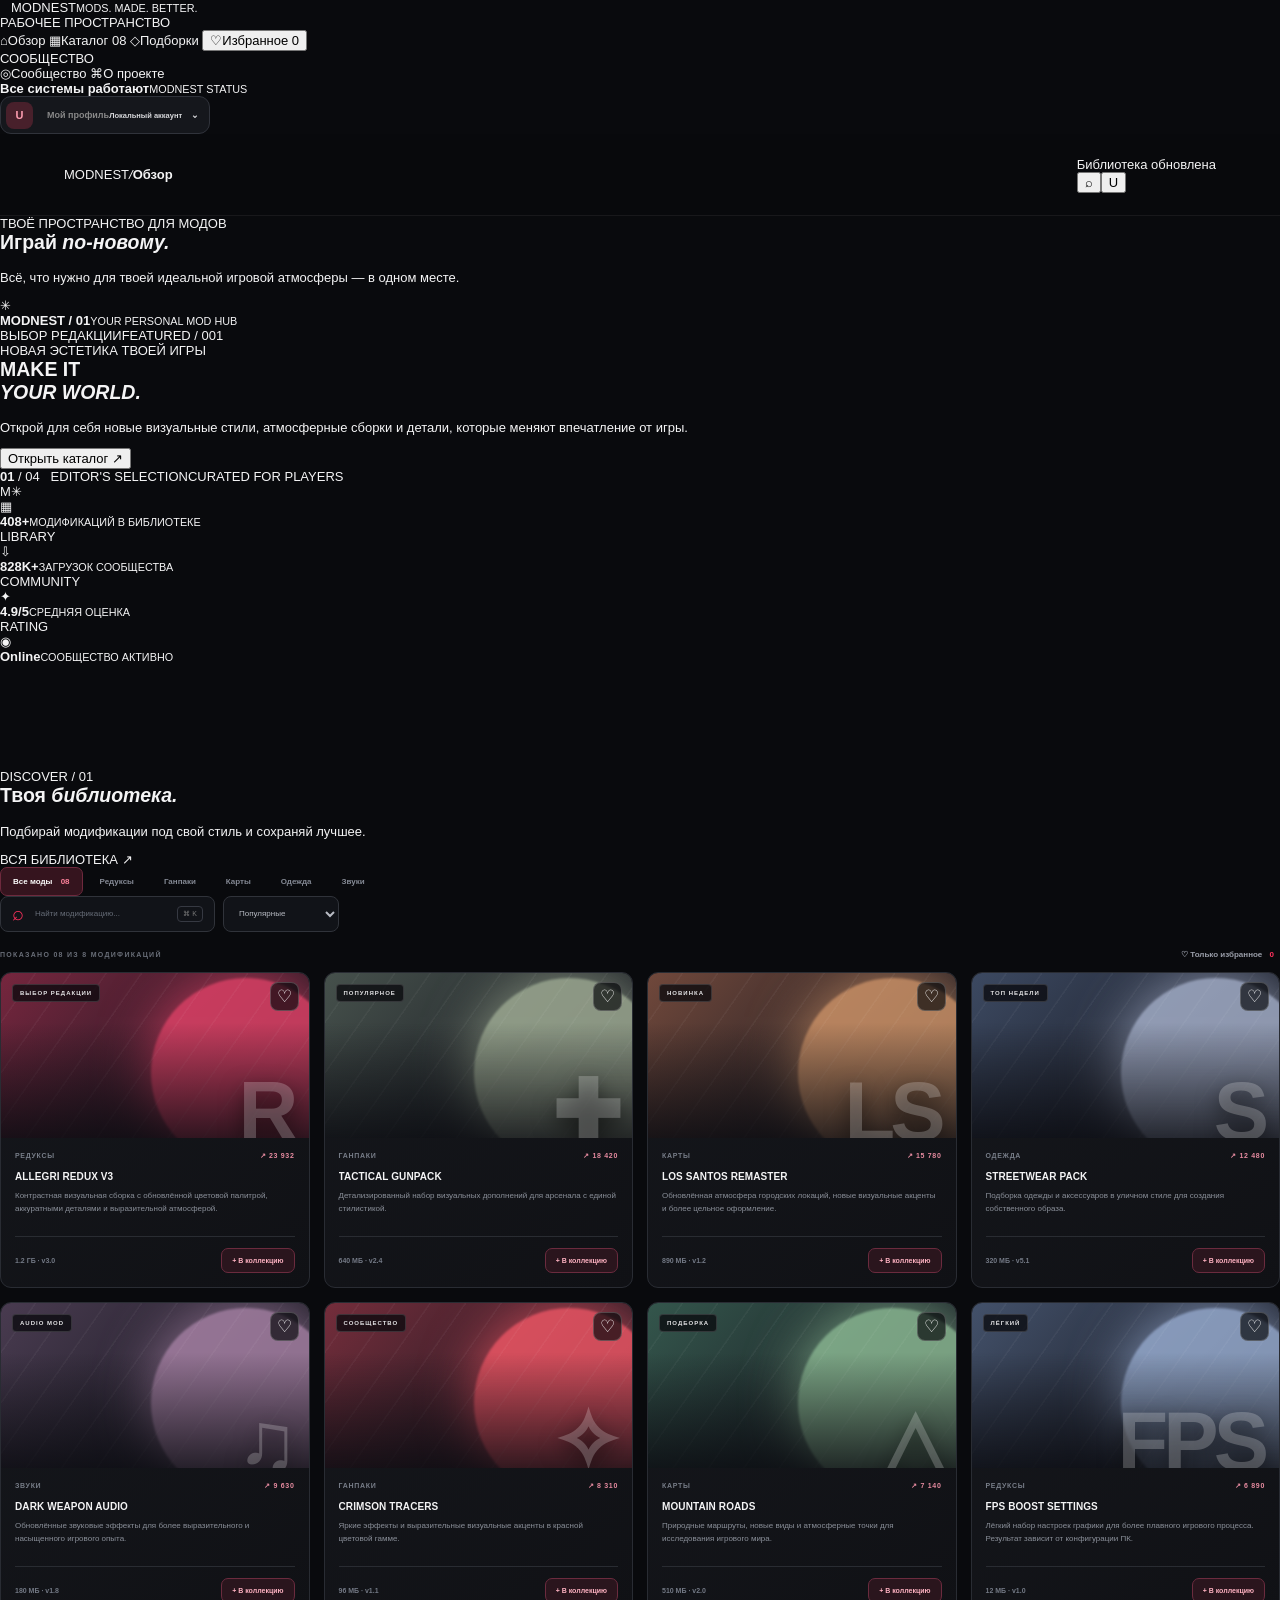
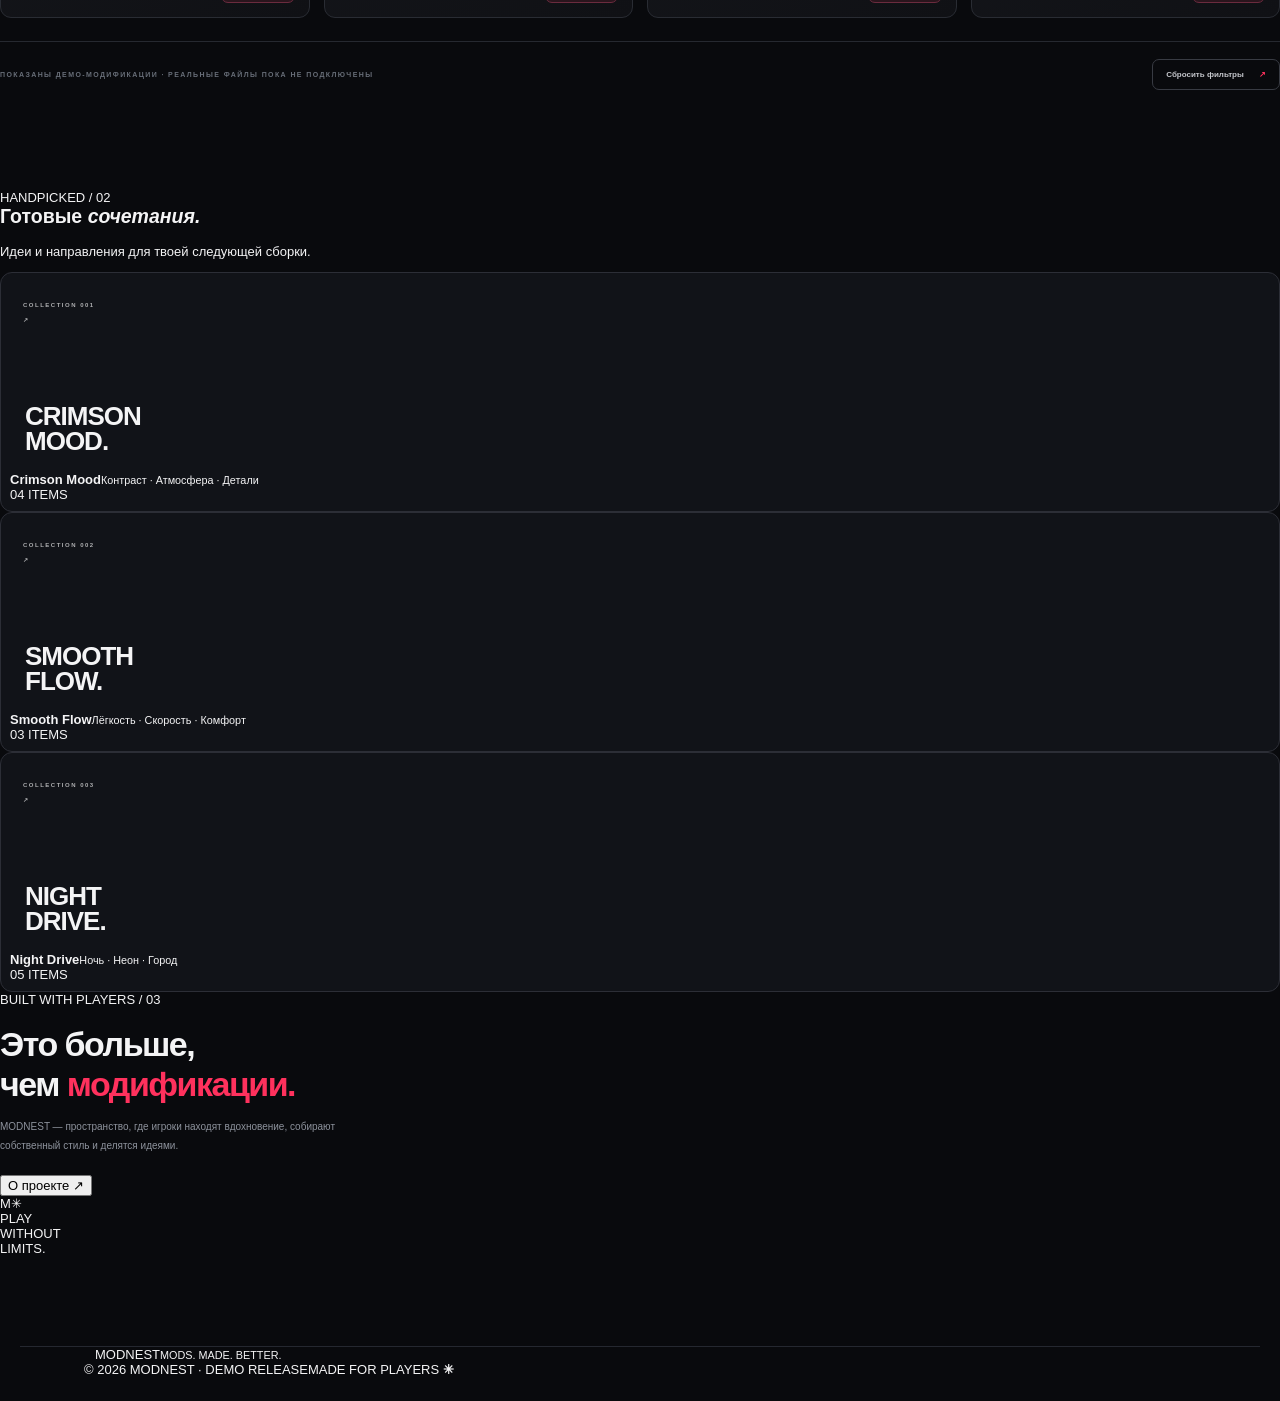
==== commit 62c710ed: "Redesign MODNEST dashboard structure" ====
--- a/index.html
+++ b/index.html
@@ -2,43 +2,78 @@
 <html lang="ru">
 <head>
 <meta charset="UTF-8"><meta name="viewport" content="width=device-width,initial-scale=1">
-<meta name="theme-color" content="#090a0d"><meta name="description" content="MODNEST — пространство игровых модификаций. Находи, сохраняй и собирай свою идеальную игру.">
-<title>MODNEST — твой игровой мод-хаб</title>
+<meta name="theme-color" content="#0b0d10"><meta name="description" content="MODNEST — твоя игровая библиотека модификаций.">
+<title>MODNEST — игровой мод-хаб</title>
 <link rel="preconnect" href="https://fonts.googleapis.com"><link rel="preconnect" href="https://fonts.gstatic.com" crossorigin>
-<link href="https://fonts.googleapis.com/css2?family=Manrope:wght@400;500;600;700;800&family=Unbounded:wght@500;600;700;800&display=swap" rel="stylesheet">
+<link href="https://fonts.googleapis.com/css2?family=DM+Sans:wght@400;500;600;700;800&family=Space+Grotesk:wght@400;500;600;700&display=swap" rel="stylesheet">
 <link rel="stylesheet" href="styles.css">
 </head>
 <body>
-<div class="ambient ambient-one"></div><div class="ambient ambient-two"></div>
+<div class="ambient ambient-a"></div><div class="ambient ambient-b"></div>
+<aside class="sidebar" id="sidebar">
+ <a class="brand" href="#top"><span class="brand-mark"><i></i><i></i><i></i><i></i></span><span>MODNEST<small>MODS. MADE. BETTER.</small></span></a>
+ <div class="side-label">РАБОЧЕЕ ПРОСТРАНСТВО</div>
+ <nav class="side-nav">
+  <a class="side-link active" href="#top"><span class="side-icon">⌂</span>Обзор <span class="side-indicator"></span></a>
+  <a class="side-link" href="#catalog"><span class="side-icon">▦</span>Каталог <span class="side-count">08</span></a>
+  <a class="side-link" href="#collections"><span class="side-icon">◇</span>Подборки</a>
+  <button class="side-link" id="favorites-shortcut"><span class="side-icon">♡</span>Избранное <span class="side-count" id="favorite-count">0</span></button>
+ </nav>
+ <div class="side-label side-label-spaced">СООБЩЕСТВО</div>
+ <nav class="side-nav">
+  <a class="side-link" href="#community"><span class="side-icon">◎</span>Сообщество</a>
+  <a class="side-link" href="#about"><span class="side-icon">⌘</span>О проекте</a>
+ </nav>
+ <div class="sidebar-bottom">
+  <div class="side-status"><span class="status-dot"></span><div><b>Все системы работают</b><small>MODNEST STATUS</small></div></div>
+  <button class="profile-button" id="login"><span class="profile-avatar">U</span><span class="profile-copy"><b>Мой профиль</b><small>Локальный аккаунт</small></span><span class="profile-chevron">⌄</span></button>
+ </div>
+</aside>
+<div class="app-shell">
 <header class="topbar">
- <a class="brand" href="#top" aria-label="MODNEST home"><span class="brand-symbol">M<span>✳</span></span><span class="brand-name">MODNEST<small>YOUR MOD UNIVERSE</small></span></a>
- <nav class="main-nav"><a class="nav-link active" href="#top">Главная</a><a class="nav-link" href="#catalog">Каталог</a><a class="nav-link" href="#collections">Подборки</a><a class="nav-link" href="#community">Сообщество</a></nav>
- <div class="top-actions"><button class="icon-button" id="favorites-shortcut" aria-label="Избранное">♡<i id="favorite-count">0</i></button><button class="profile-button" id="login"><span class="profile-avatar">U</span><span>Мой профиль</span><b>⌄</b></button><button class="mobile-menu" id="hamburger">☰</button></div>
+ <div class="breadcrumbs"><span>MODNEST</span><i>/</i><b>Обзор</b></div>
+ <div class="topbar-right"><div class="system-pill"><span></span> Библиотека обновлена</div><button class="top-icon" id="top-search" aria-label="Поиск">⌕</button><button class="mobile-menu" id="hamburger" aria-label="Открыть меню">☰</button><button class="top-avatar" id="top-profile">U</button></div>
 </header>
 <main id="top">
-<section class="hero-shell">
- <div class="hero-copy"><div class="live-label"><span></span> MODNEST COMMUNITY <b>● ONLINE</b></div>
-  <h1>ИГРАЙ<br>ПО <em>СВОИМ</em><br>ПРАВИЛАМ<span>.</span></h1>
-  <p>Твоя игровая вселенная начинается здесь. Открывай модификации, собирай собственные подборки и меняй привычный игровой опыт.</p>
-  <div class="hero-ctas"><button class="primary-button" id="go-catalog">Исследовать каталог <span>↗</span></button><a class="text-link" href="#collections">Посмотреть подборки <span>→</span></a></div>
-  <div class="hero-stats"><div><strong>408<span>+</span></strong><small>модификаций</small></div><div><strong>828K<span>+</span></strong><small>загрузок</small></div><div><strong>24/7</strong><small>всегда на связи</small></div></div>
- </div>
- <div class="hero-art"><div class="art-topline"><span>FEATURED DROP / 001</span><span class="art-live">● EDITOR'S PICK</span></div><div class="art-visual"><div class="art-grain"></div><div class="art-sun"></div><div class="art-planet"></div><div class="art-horizon"></div><div class="art-mountain m1"></div><div class="art-mountain m2"></div><div class="art-mountain m3"></div><div class="art-rings"></div><div class="art-word">NIGHT<br><i>DRIVE</i></div><div class="art-caption">REDEFINE YOUR GAMEPLAY / VOL. 01</div></div><div class="art-bottom"><span><b class="tiny-dot"></b> Curated for you</span><span>01 <i>/</i> 08</span></div><div class="floating-chip chip-rating">✦ <b>4.9</b><small>community score</small></div><div class="floating-chip chip-new"><b>NEW DROP</b><small>Обновления каждую неделю</small></div></div>
- <div class="hero-index">01 <span>—</span> 04</div>
-</section>
-<div class="marquee"><div>MOD YOUR WORLD <b>✳</b> FIND YOUR STYLE <b>✳</b> PLAY DIFFERENT <b>✳</b> MOD YOUR WORLD <b>✳</b> FIND YOUR STYLE <b>✳</b> PLAY DIFFERENT <b>✳</b></div></div>
-<section class="section catalog-section" id="catalog">
- <div class="section-top"><div><div class="kicker"><span>01</span> / DISCOVER THE LIBRARY</div><h2>НАЙДИ СВОЙ <em>СТИЛЬ</em></h2><p>От визуальных сборок до небольших улучшений — выбирай то, что подходит тебе.</p></div><div class="catalog-counter"><strong>08</strong><span>CURATED<br>MODS</span></div></div>
- <div class="catalog-toolbar"><div class="category-tabs" id="category-tabs"><button class="category-tab active" data-filter="Все">Все моды <span>08</span></button><button class="category-tab" data-filter="Редуксы">Редуксы</button><button class="category-tab" data-filter="Ганпаки">Ганпаки</button><button class="category-tab" data-filter="Карты">Карты</button><button class="category-tab" data-filter="Одежда">Одежда</button><button class="category-tab" data-filter="Звуки">Звуки</button></div><div class="toolbar-tools"><label class="search-box"><span>⌕</span><input id="search" type="search" placeholder="Поиск модификаций..." autocomplete="off"><kbd>⌘ K</kbd></label><select id="sort" aria-label="Сортировка"><option value="popular">По популярности</option><option value="new">Сначала новые</option><option value="name">По названию</option></select></div></div>
- <div class="catalog-subbar"><span id="count">ПОКАЗАНО 8 МОДИФИКАЦИЙ</span><button id="favorites-filter" class="favorites-filter">♡ Только избранное <span id="favorite-count-2">0</span></button></div>
- <div class="mod-grid" id="mod-grid"></div><div class="empty-state hidden" id="empty"><div>⌕</div><h3>Ничего не найдено</h3><p>Попробуй изменить запрос или выбрать другую категорию.</p><button id="reset">Сбросить фильтры</button></div>
- <div class="catalog-footer"><span>БОЛЬШЕ МОДОВ — БОЛЬШЕ ВОЗМОЖНОСТЕЙ</span><button class="outline-button" id="more">Сбросить фильтры <span>↗</span></button></div>
-</section>
-<section class="collection-section section" id="collections"><div class="collection-intro"><div class="kicker"><span>02</span> / HANDPICKED COLLECTIONS</div><h2>СОБРАНО<br><em>СООБЩЕСТВОМ.</em></h2><p>Готовые сочетания модификаций для разных настроений и игровых сценариев.</p><a class="text-link" href="#catalog">Собрать свою коллекцию <span>→</span></a></div><div class="collection-cards"><article class="collection-card collection-red"><div class="collection-art red-art"><span>01 / VISUAL</span><b>CRIMSON<br>MOOD</b><i>◉</i></div><div class="collection-meta"><div><h3>Crimson Mood</h3><p>Контраст · Атмосфера · Детали</p></div><span>04 ITEMS ↗</span></div></article><article class="collection-card collection-blue"><div class="collection-art blue-art"><span>02 / PERFORMANCE</span><b>SMOOTH<br>FLOW</b><i>⌁</i></div><div class="collection-meta"><div><h3>Smooth Flow</h3><p>Лёгкость · Скорость · Комфорт</p></div><span>03 ITEMS ↗</span></div></article></div></section>
-<section class="community-section section" id="community"><div class="community-panel"><div class="community-copy"><div class="kicker"><span>03</span> / JOIN THE COMMUNITY</div><h2>ТВОЯ ИГРА.<br><em>ТВОЯ ИСТОРИЯ.</em></h2><p>MODNEST развивается вместе с игроками. Сохраняй понравившиеся моды, формируй коллекции и открывай новые сочетания.</p><button class="primary-button" id="join">Присоединиться <span>↗</span></button></div><div class="community-visual"><div class="community-orbit"></div><div class="community-monogram">M<span>✳</span></div><div class="community-note">MAKE IT<br>YOUR OWN.</div></div></div></section>
+ <section class="welcome-row">
+  <div><div class="eyebrow"><span class="eyebrow-line"></span> ТВОЁ ПРОСТРАНСТВО ДЛЯ МОДОВ</div><h1>Играй <em>по-новому.</em></h1><p>Всё, что нужно для твоей идеальной игровой атмосферы — в одном месте.</p></div>
+  <div class="welcome-date"><span class="date-icon">✳</span><div><b>MODNEST / 01</b><small>YOUR PERSONAL MOD HUB</small></div></div>
+ </section>
+ <section class="feature-panel">
+  <div class="feature-image"></div><div class="feature-shade"></div>
+  <div class="feature-content"><div class="feature-top"><span class="feature-badge"><i></i> ВЫБОР РЕДАКЦИИ</span><span class="feature-number">FEATURED / 001</span></div>
+   <div class="feature-copy"><div class="feature-kicker">НОВАЯ ЭСТЕТИКА ТВОЕЙ ИГРЫ</div><h2>MAKE IT<br><em>YOUR WORLD.</em></h2><p>Открой для себя новые визуальные стили, атмосферные сборки и детали, которые меняют впечатление от игры.</p><button class="feature-button" id="go-catalog">Открыть каталог <span>↗</span></button></div>
+   <div class="feature-bottom"><span><b>01</b> / 04 &nbsp; EDITOR'S SELECTION</span><span>CURATED FOR PLAYERS</span></div>
+  </div>
+  <div class="feature-orbit orbit-one"></div><div class="feature-orbit orbit-two"></div><div class="feature-emblem">M<span>✳</span></div>
+ </section>
+ <section class="quick-stats">
+  <div class="stat-item"><span class="stat-icon">▦</span><div><b>408<span>+</span></b><small>МОДИФИКАЦИЙ В БИБЛИОТЕКЕ</small></div><span class="stat-trend">LIBRARY</span></div>
+  <div class="stat-item"><span class="stat-icon">⇩</span><div><b>828K<span>+</span></b><small>ЗАГРУЗОК СООБЩЕСТВА</small></div><span class="stat-trend">COMMUNITY</span></div>
+  <div class="stat-item"><span class="stat-icon">✦</span><div><b>4.9<span>/5</span></b><small>СРЕДНЯЯ ОЦЕНКА</small></div><span class="stat-trend">RATING</span></div>
+  <div class="stat-item stat-status"><span class="stat-icon">◉</span><div><b>Online</b><small>СООБЩЕСТВО АКТИВНО</small></div><span class="online-pulse"></span></div>
+ </section>
+ <section class="catalog-section" id="catalog">
+  <div class="section-heading"><div><div class="eyebrow"><span class="eyebrow-line"></span> DISCOVER / 01</div><h2>Твоя <em>библиотека.</em></h2><p>Подбирай модификации под свой стиль и сохраняй лучшее.</p></div><a class="view-all" href="#catalog">ВСЯ БИБЛИОТЕКА <span>↗</span></a></div>
+  <div class="catalog-controls"><div class="category-tabs" id="category-tabs"><button class="category-tab active" data-filter="Все">Все моды <span>08</span></button><button class="category-tab" data-filter="Редуксы">Редуксы</button><button class="category-tab" data-filter="Ганпаки">Ганпаки</button><button class="category-tab" data-filter="Карты">Карты</button><button class="category-tab" data-filter="Одежда">Одежда</button><button class="category-tab" data-filter="Звуки">Звуки</button></div>
+   <div class="toolbar-tools"><label class="search-box"><span>⌕</span><input id="search" type="search" placeholder="Найти модификацию..." autocomplete="off"><kbd>⌘ K</kbd></label><select id="sort" aria-label="Сортировка"><option value="popular">Популярные</option><option value="new">Сначала новые</option><option value="name">По названию</option></select></div>
+  </div>
+  <div class="catalog-subbar"><span id="count">ПОКАЗАНО 08 МОДИФИКАЦИЙ</span><button id="favorites-filter" class="favorites-filter">♡ Только избранное <span id="favorite-count-2">0</span></button></div>
+  <div class="mod-grid" id="mod-grid"></div><div class="empty-state hidden" id="empty"><div>⌕</div><h3>Ничего не найдено</h3><p>Попробуй изменить запрос или выбрать другую категорию.</p><button id="reset">Сбросить фильтры</button></div>
+  <div class="catalog-footer"><span>ПОКАЗАНЫ ДЕМО-МОДИФИКАЦИИ · РЕАЛЬНЫЕ ФАЙЛЫ ПОКА НЕ ПОДКЛЮЧЕНЫ</span><button class="outline-button" id="more">Сбросить фильтры <span>↗</span></button></div>
+ </section>
+ <section class="collections-section" id="collections"><div class="section-heading"><div><div class="eyebrow"><span class="eyebrow-line"></span> HANDPICKED / 02</div><h2>Готовые <em>сочетания.</em></h2><p>Идеи и направления для твоей следующей сборки.</p></div></div>
+  <div class="collection-grid">
+   <article class="collection-card collection-red"><div class="collection-art"><span class="collection-index">COLLECTION 001</span><div class="collection-shape"></div><b>CRIMSON<br>MOOD<span>.</span></b><span class="collection-arrow">↗</span></div><div class="collection-info"><div><b>Crimson Mood</b><small>Контраст · Атмосфера · Детали</small></div><span>04 ITEMS</span></div></article>
+   <article class="collection-card collection-blue"><div class="collection-art"><span class="collection-index">COLLECTION 002</span><div class="collection-shape"></div><b>SMOOTH<br>FLOW<span>.</span></b><span class="collection-arrow">↗</span></div><div class="collection-info"><div><b>Smooth Flow</b><small>Лёгкость · Скорость · Комфорт</small></div><span>03 ITEMS</span></div></article>
+   <article class="collection-card collection-gold"><div class="collection-art"><span class="collection-index">COLLECTION 003</span><div class="collection-shape"></div><b>NIGHT<br>DRIVE<span>.</span></b><span class="collection-arrow">↗</span></div><div class="collection-info"><div><b>Night Drive</b><small>Ночь · Неон · Город</small></div><span>05 ITEMS</span></div></article>
+  </div>
+ </section>
+ <section class="community-section" id="community"><div class="community-copy"><div class="eyebrow"><span class="eyebrow-line"></span> BUILT WITH PLAYERS / 03</div><h2>Это больше,<br>чем <em>модификации.</em></h2><p>MODNEST — пространство, где игроки находят вдохновение, собирают собственный стиль и делятся идеями.</p><button class="feature-button" id="join">О проекте <span>↗</span></button></div><div class="community-art"><div class="community-ring"></div><div class="community-m">M<span>✳</span></div><div class="community-caption">PLAY<br>WITHOUT<br>LIMITS.</div></div></section>
 </main>
-<footer class="footer"><div class="footer-main"><a class="brand" href="#top"><span class="brand-symbol">M<span>✳</span></span><span class="brand-name">MODNEST<small>YOUR MOD UNIVERSE</small></span></a><p>Независимое пространство игровых модификаций.<br>Создавай свой стиль. Исследуй новое.</p><div class="footer-links"><b>НАВИГАЦИЯ</b><a href="#catalog">Каталог</a><a href="#collections">Подборки</a><a href="#community">Сообщество</a></div><div class="footer-links"><b>ИНФОРМАЦИЯ</b><a href="#help">Помощь</a><a href="#help">Контакты</a><a href="#help">О проекте</a></div></div><div class="footer-bottom"><span>© 2026 MODNEST. DEMO RELEASE.</span><span>BUILT FOR PLAYERS <b>✳</b></span></div></footer>
+<footer class="footer" id="about"><a class="brand footer-brand" href="#top"><span class="brand-mark"><i></i><i></i><i></i><i></i></span><span>MODNEST<small>MODS. MADE. BETTER.</small></span></a><span>© 2026 MODNEST · DEMO RELEASE</span><span>MADE FOR PLAYERS <b>✳</b></span></footer>
+</div>
 <div class="toast" id="toast" role="status"></div>
-<div class="modal-backdrop hidden" id="modal"><section class="modal" role="dialog" aria-modal="true"><button class="modal-close" id="modal-x" aria-label="Закрыть">×</button><div class="modal-mark">M✳</div><div class="kicker">MODNEST / ACCOUNT</div><h2 id="modal-title">ТВОЙ ПРОФИЛЬ</h2><p id="modal-desc">Личный кабинет и синхронизация коллекций появятся в следующем обновлении.</p><button class="primary-button" id="modal-ok">Понятно <span>✓</span></button></section></div>
+<div class="modal-backdrop hidden" id="modal"><section class="modal" role="dialog" aria-modal="true"><button class="modal-close" id="modal-x" aria-label="Закрыть">×</button><div class="modal-mark">M✳</div><div class="eyebrow">MODNEST / ACCOUNT</div><h2 id="modal-title">ТВОЙ ПРОФИЛЬ</h2><p id="modal-desc">Личный кабинет появится в следующем обновлении.</p><button class="feature-button" id="modal-ok">Понятно <span>✓</span></button></section></div>
 <script src="app.js"></script>
 </body></html>
--- a/styles.css
+++ b/styles.css
@@ -1 +1 @@
-:root{--bg:#0a0a0a;--panel:#121212;--panel2:#191919;--line:#303030;--muted:#929292;--red:#ff0844;--red2:#c90036;--white:#f5f5f5}*{box-sizing:border-box}html{scroll-behavior:smooth}body{margin:0;background:var(--bg);color:var(--white);font-family:Montserrat,Arial,sans-serif;overflow-x:hidden}a{color:inherit;text-decoration:none}button{font-family:inherit;cursor:pointer}.header{height:82px;max-width:1440px;padding:0 6%;margin:auto;display:flex;align-items:center;justify-content:space-between;border-bottom:1px solid #ffffff13;position:relative;z-index:10;background:#0a0a0ae8;backdrop-filter:blur(16px)}.logo{display:flex;align-items:center;gap:10px}.logo-mark{width:38px;height:38px;border:1px solid #ff315f;border-radius:12px;display:grid;place-items:center;font-weight:900;font-size:21px;color:#fff;background:linear-gradient(145deg,#ff174f,#8b0026);box-shadow:0 0 25px #ff084433;position:relative}.logo-mark span{position:absolute;right:3px;top:1px;font-size:9px}.logo-text{font-size:15px;font-weight:900;letter-spacing:1px}.logo-text small{display:block;font-size:6px;letter-spacing:1.5px;color:#858585;margin-top:3px}.nav{display:flex;align-items:center;gap:31px}.nav>a,.nav-group>a{font-size:10px;font-weight:700;color:#aaa;transition:.2s}.nav a:hover,.nav a.active{color:#fff}.nav a.active:after{content:"";display:block;height:2px;width:15px;background:var(--red);margin-top:8px}.nav-group{position:relative}.nav-group i{font-style:normal;color:var(--red);margin-left:3px}.dropdown{display:none;position:absolute;top:25px;left:-15px;width:175px;background:#181818;border:1px solid #363636;border-radius:9px;padding:8px;box-shadow:0 20px 45px #000}.nav-group:hover .dropdown{display:grid}.dropdown a{padding:10px;border-radius:5px;color:#aaa;font-size:9px}.dropdown a:hover{background:#2a1119;color:#fff}.header-right{display:flex;align-items:center;gap:18px}.login{background:none;border:0;color:#bbb;font-size:10px;font-weight:700}.pill-button{border:0;border-radius:24px;padding:14px 20px;background:var(--red);color:white;font-size:10px;font-weight:800;box-shadow:0 6px 24px #ff08442e;transition:.2s}.pill-button:hover{background:#ff315f;transform:translateY(-2px);box-shadow:0 9px 30px #ff084455}.pill-button b{padding-left:17px;font-size:14px}.pill-button.small{padding:10px 16px;font-size:9px}.hamburger{display:none;background:none;border:0;color:white;font-size:21px}.hero{max-width:1440px;margin:auto;min-height:600px;padding:90px 8% 68px;display:grid;grid-template-columns:1fr 1fr;align-items:center;position:relative;overflow:hidden}.hero-bg{position:absolute;inset:0;background:radial-gradient(ellipse at 77% 48%,#ff084419,transparent 38%),radial-gradient(ellipse at 5% 90%,#5b101f1b,transparent 38%)}.hero:after{content:"";position:absolute;inset:0;pointer-events:none;opacity:.1;background-image:linear-gradient(#777 1px,transparent 1px),linear-gradient(90deg,#777 1px,transparent 1px);background-size:55px 55px;mask-image:linear-gradient(90deg,transparent,#000)}.hero-content{position:relative;z-index:2}.availability{font-size:8px;letter-spacing:1.5px;color:#c5c5c5;font-weight:800;display:flex;align-items:center;gap:8px}.pulse{width:7px;height:7px;background:#ff174f;border-radius:50%;box-shadow:0 0 12px #ff174f;animation:pulse 1.8s infinite}.availability-tag{color:#ff6689;border:1px solid #7b1932;border-radius:4px;padding:3px 5px;font-size:7px}@keyframes pulse{50%{opacity:.4;box-shadow:0 0 2px #ff174f}}.hero h1{font-size:clamp(55px,6.7vw,91px);line-height:.98;letter-spacing:-5px;margin:25px 0 18px;font-weight:900}.hero h1 span{color:var(--red)}.hero h1 i{font-style:normal;color:#fff}.hero-content>p{max-width:450px;color:#a3a3a3;font-size:11px;line-height:1.9}.hero-actions{display:flex;align-items:center;gap:25px;margin-top:27px}.ghost-button{background:none;border:0;color:#ddd;font-size:10px;font-weight:700}.ghost-button span{color:var(--red);padding-left:10px}.hero-metrics{display:flex;align-items:center;gap:22px;margin-top:53px}.hero-metrics strong{font-size:21px;font-weight:900}.hero-metrics strong span{color:var(--red)}.hero-metrics small{display:block;font-size:8px;color:#777;margin-top:4px}.metric-line{height:27px;width:1px;background:#3b3b3b}.hero-showcase{height:390px;position:relative;z-index:1}.showcase-orbit{position:absolute;border:1px solid #ff315f3b;border-radius:50%;left:50%;top:50%;transform:translate(-50%,-50%) rotate(-24deg)}.orbit1{width:470px;height:190px}.orbit2{width:370px;height:330px;transform:translate(-50%,-50%) rotate(55deg)}.showcase-card{position:absolute;left:50%;top:50%;width:min(390px,90%);height:320px;transform:translate(-50%,-50%) rotate(2deg);padding:12px;border-radius:13px;border:1px solid #5c303b;background:#171313;box-shadow:0 30px 80px #000b,0 0 55px #ff08441b}.showcase-label,.showcase-footer{height:25px;display:flex;justify-content:space-between;align-items:center;font-size:7px;letter-spacing:1px;color:#9b9295}.showcase-live{color:#ff5378}.showcase-image{height:240px;border-radius:7px;position:relative;overflow:hidden;background:linear-gradient(180deg,#492a3d,#b14a57 46%,#ed9064 72%,#2b2730)}.showcase-image:after{content:"";position:absolute;inset:0;background:linear-gradient(0deg,#0a0a0ae8,transparent 60%),repeating-linear-gradient(115deg,transparent 0 25px,#ffffff0a 26px 27px)}.image-sun{position:absolute;width:85px;height:85px;right:54px;top:26px;border-radius:50%;background:linear-gradient(145deg,#ffe2b0,#ff476d);box-shadow:0 0 65px #ff6a76}.scene-mountain{position:absolute;bottom:35px;width:0;height:0;border-left:170px solid transparent;border-right:170px solid transparent;border-bottom:145px solid #492d3d}.mountain-a{left:-65px;border-bottom-color:#653342}.mountain-b{left:90px;bottom:20px;border-left-width:190px;border-right-width:190px;border-bottom-width:180px;border-bottom-color:#292633}.mountain-c{right:-120px;border-bottom-color:#70404a}.scene-grid{position:absolute;inset:55% -20% -30%;transform:perspective(120px) rotateX(48deg);background:linear-gradient(#ffbec022 1px,transparent 1px),linear-gradient(90deg,#ffbec022 1px,transparent 1px);background-size:28px 22px;z-index:1}.scene-road{position:absolute;z-index:2;bottom:-38px;left:38%;width:38%;height:120px;clip-path:polygon(43% 0,57% 0,100% 100%,0 100%);background:linear-gradient(90deg,#181923,#48404b,#171722)}.showcase-title{position:absolute;z-index:3;top:24px;left:22px}.showcase-title small{font-size:7px;letter-spacing:2px;color:#fff9}.showcase-title strong{display:block;font-size:39px;line-height:.9;letter-spacing:-2px;margin:10px 0;text-shadow:0 5px 20px #0008}.showcase-title span{font-size:8px;color:#fff9}.showcase-footer span:first-child{color:#c3a2a7}.showcase-footer i{display:inline-block;width:5px;height:5px;border-radius:50%;background:#ff5575;margin-right:5px}.floating-stat{position:absolute;background:#1b1719;border:1px solid #63303c;border-radius:8px;padding:11px 14px;box-shadow:0 12px 30px #0009}.floating-stat b,.floating-stat small{display:block}.floating-stat b{font-size:10px}.floating-stat small{font-size:7px;color:#999;margin-top:4px}.stat-top{right:-3px;top:42px}.stat-top b{color:#ff8da5}.stat-bottom{left:-12px;bottom:32px}.scroll-hint{position:absolute;bottom:20px;left:8%;font-size:7px;letter-spacing:2px;color:#737373;display:flex;align-items:center;gap:10px}.scroll-hint span{width:25px;height:1px;background:var(--red)}.ticker{height:54px;background:var(--red);color:white;display:flex;align-items:center;overflow:hidden;transform:skewY(-1deg);margin:0 -5px}.ticker-inner{width:100%;display:flex;align-items:center;justify-content:space-around;gap:30px;white-space:nowrap;font-size:9px;letter-spacing:2px;font-weight:900}.ticker-inner b{font-size:17px}.section{max-width:1260px;margin:auto;padding-left:5%;padding-right:5%}.catalog{padding-top:100px;padding-bottom:95px}.section-heading{display:flex;justify-content:space-between;align-items:end}.eyebrow{font-size:8px;letter-spacing:1.7px;color:#8f8f8f;font-weight:800}.eyebrow span{color:var(--red)}.section-heading h2,.why-heading h2,.community h2{font-size:38px;letter-spacing:-1.8px;line-height:1.1;margin:13px 0 8px;font-weight:900}.section-heading h2 em,.why-heading h2 em,.community h2 em{font-style:normal;color:var(--red)}.section-heading p,.why-heading>p{font-size:10px;color:#898989}.all-link{font-size:9px;font-weight:800;color:#ddd;border-bottom:1px solid #4a4a4a;padding-bottom:9px}.all-link b{color:var(--red);padding-left:12px}.catalog-bar{margin-top:32px;padding:13px 0;border-top:1px solid #292929;border-bottom:1px solid #292929;display:flex;justify-content:space-between;align-items:center;gap:12px}.filters{display:flex;gap:5px;flex-wrap:wrap}.filter{background:none;border:1px solid transparent;border-radius:20px;color:#888;padding:9px 12px;font-size:8px;font-weight:800}.filter.active{background:#32101a;border-color:#792136;color:#fff}.filter sup{color:#ff6689}.catalog-actions{display:flex;gap:8px}.search{height:34px;display:flex;align-items:center;gap:7px;border:1px solid #333;border-radius:20px;padding:0 11px;background:#111}.search span{font-size:18px;color:var(--red)}.search input{width:130px;background:none;border:0;outline:0;color:white;font:8px Montserrat}.search input::placeholder{color:#777}select{background:#111;border:1px solid #333;color:#aaa;border-radius:20px;padding:0 12px;font:8px Montserrat;outline:0}.mod-grid{display:grid;grid-template-columns:repeat(4,minmax(0,1fr));gap:14px;margin-top:20px}.mod-card{border:1px solid #292929;border-radius:10px;background:linear-gradient(145deg,#1a1a1a,#101010);overflow:hidden;transition:.25s}.mod-card:hover{transform:translateY(-5px);border-color:#b72a4b;box-shadow:0 18px 40px #0009,0 0 25px #ff084414}.mod-thumb{height:155px;position:relative;overflow:hidden;background:linear-gradient(130deg,var(--a),#242124 78%)}.mod-thumb:before{content:"";position:absolute;width:180px;height:180px;right:-25px;top:8px;border-radius:50%;background:var(--b);box-shadow:0 0 65px var(--b);opacity:.78}.mod-thumb:after{content:"";position:absolute;inset:0;background:linear-gradient(0deg,#090909b9,transparent 75%),repeating-linear-gradient(120deg,transparent 0 23px,#ffffff0a 24px 25px)}.thumb-tag{position:absolute;z-index:2;top:10px;left:10px;padding:5px 7px;border-radius:4px;background:#090909d9;border:1px solid #ffffff29;font-size:6px;letter-spacing:1px;font-weight:800}.thumb-symbol{position:absolute;z-index:1;right:15px;bottom:-16px;font-size:85px;font-weight:900;color:#ffffff35;text-shadow:0 5px 20px #000}.favorite{position:absolute;z-index:3;right:10px;top:9px;width:27px;height:27px;border:1px solid #ffffff3a;border-radius:50%;background:#080808b9;color:white;font-size:14px}.favorite.saved{color:#ff7d9a;background:#501326}.mod-info{padding:13px}.mod-meta{display:flex;justify-content:space-between;color:#888;font-size:7px;letter-spacing:.8px}.mod-meta span:last-child{color:#ff7c97}.mod-info h3{font-size:11px;margin:9px 0 6px}.mod-info p{font-size:8px;line-height:1.65;color:#929292;min-height:29px;margin:0}.card-bottom{border-top:1px solid #2b2b2b;margin-top:11px;padding-top:10px;display:flex;align-items:center;justify-content:space-between}.file-size{font-size:7px;color:#777}.add-btn{border:1px solid #7c2339;background:#32121c;color:#ffb4c4;border-radius:20px;padding:7px 10px;font:800 7px Montserrat}.add-btn.added{border-color:#28684b;background:#102b20;color:#8fe0b5}.catalog-bottom{display:flex;justify-content:space-between;align-items:center;margin-top:22px;color:#777;font-size:8px}.more-button{background:none;border:0;border-bottom:1px solid #7a263b;color:#ddd;padding:8px 0;font:800 8px Montserrat}.more-button b{color:var(--red);padding-left:12px}.empty{text-align:center;padding:50px;color:#999}.empty h3{color:white}.empty button{background:none;border:0;color:#ff718e}.hidden{display:none!important}.why{padding-top:50px;padding-bottom:110px;display:grid;grid-template-columns:.8fr 1.5fr;gap:45px;align-items:start}.why-heading h2{font-size:35px;margin-top:18px}.why-heading>p{max-width:240px;line-height:1.8}.benefit-grid{display:grid;grid-template-columns:1.15fr 1fr;gap:12px}.benefit{min-height:190px;padding:20px;border:1px solid #303030;border-radius:10px;background:linear-gradient(145deg,#1b1b1b,#111);position:relative;overflow:hidden}.benefit.big{grid-row:span 2;min-height:395px;background:radial-gradient(ellipse at 80% 85%,#ff08441c,transparent 45%),linear-gradient(145deg,#21151a,#121212)}.benefit-icon{width:35px;height:35px;display:grid;place-items:center;border-radius:50%;background:#39101c;color:#ff6a89;font-size:17px}.benefit-index{display:block;margin-top:20px;font-size:6px;letter-spacing:1.4px;color:#777}.benefit h3{font-size:15px;margin:9px 0}.benefit.big h3{font-size:21px}.benefit p{font-size:8px;line-height:1.8;color:#999;max-width:260px}.benefit-art{position:absolute;color:#ff08442b}.art-rings{width:190px;height:190px;right:-45px;bottom:-35px;border:1px solid #ff08444d;border-radius:50%;box-shadow:0 0 0 20px #ff08440a,0 0 0 43px #ff084407}.art-bolt{font-size:90px;right:10px;bottom:-22px}.art-circles{font-size:95px;right:8px;bottom:-25px}.community{margin-bottom:90px;min-height:300px;padding:50px 6%;border:1px solid #612137;border-radius:13px;background:radial-gradient(ellipse at 77% 45%,#ff08442b,transparent 40%),linear-gradient(110deg,#211015,#151313);display:flex;align-items:center;justify-content:space-between;position:relative;overflow:hidden}.community-text,.community-numbers{position:relative;z-index:1}.community h2{font-size:38px}.community-text p{font-size:9px;line-height:1.8;color:#aaa;max-width:300px;margin:12px 0 20px}.community-numbers{display:flex;gap:28px;margin-right:60px}.community-numbers strong{font-size:24px;font-weight:900}.community-numbers strong span{color:var(--red)}.community-numbers small{display:block;font-size:7px;color:#999;margin-top:5px;max-width:90px}.community-stamp{position:absolute;right:20px;bottom:20px;font-size:8px;line-height:1.4;letter-spacing:2px;color:#ffb1c14d;font-weight:900;transform:rotate(-10deg)}.community-stamp b{font-size:20px}.footer{max-width:1260px;margin:auto;padding:0 5% 24px;border-top:1px solid #292929}.footer-main{padding:28px 0;display:grid;grid-template-columns:1.1fr 1.5fr .7fr .7fr;gap:20px;align-items:start}.footer-main>p{font-size:8px;line-height:1.8;color:#888}.footer-column{display:grid;gap:10px}.footer-column b{font-size:7px;letter-spacing:1px;color:#777;margin-bottom:4px}.footer-column a{font-size:8px;color:#aaa}.footer-column a:hover{color:var(--red)}.footer-bottom{border-top:1px solid #222;padding-top:15px;display:flex;justify-content:space-between;color:#666;font-size:7px;letter-spacing:1px}.footer-bottom b{color:var(--red)}.toast{position:fixed;right:22px;bottom:22px;z-index:50;padding:12px 16px;border:1px solid #85243c;border-radius:20px;background:#241116;color:#fff;font-size:9px;box-shadow:0 15px 35px #000;opacity:0;transform:translateY(10px);transition:.2s;pointer-events:none}.toast.show{opacity:1;transform:translateY(0)}.modal-backdrop{position:fixed;inset:0;background:#000c;z-index:60;display:grid;place-items:center;padding:20px}.modal{width:min(410px,100%);padding:30px;border:1px solid #733047;border-radius:13px;background:linear-gradient(145deg,#211419,#111);position:relative;box-shadow:0 30px 90px #000}.modal-x{position:absolute;right:14px;top:9px;border:0;background:none;color:#aaa;font-size:24px}.modal h2{font-size:22px;margin:15px 0 8px}.modal p{font-size:9px;line-height:1.8;color:#aaa;margin-bottom:20px}@media(max-width:1000px){.header{padding:0 3%}.nav{gap:17px}.hero{padding-left:5%;padding-right:5%}.hero h1{font-size:70px}.mod-grid{grid-template-columns:repeat(3,1fr)}.why{gap:22px}.community-numbers{gap:15px;margin-right:35px}}@media(max-width:740px){.header{height:68px}.nav{display:none}.hamburger{display:block}.login{display:none}.header-right{gap:10px}.hero{display:block;padding:75px 7% 70px;min-height:920px}.hero h1{font-size:clamp(54px,11vw,78px)}.hero-showcase{height:370px;margin-top:25px}.scroll-hint{left:7%}.section{padding-left:6%;padding-right:6%}.catalog-bar{align-items:flex-start;flex-direction:column}.catalog-actions{width:100%}.search{flex:1}.search input{width:100%}.mod-grid{grid-template-columns:repeat(2,minmax(0,1fr))}.why{display:block}.why-heading{margin-bottom:28px}.community{display:block;padding:35px 7%}.community-numbers{margin:35px 0 0;gap:20px}.footer-main{grid-template-columns:1fr 1fr}.footer-main>p{display:none}}@media(max-width:480px){.logo-text{font-size:13px}.pill-button.small{font-size:8px;padding:9px 12px}.hero{min-height:880px}.hero h1{letter-spacing:-3px}.hero-content>p{font-size:10px}.hero-metrics{gap:13px}.hero-metrics strong{font-size:18px}.hero-showcase{transform:scale(.83);transform-origin:top center;margin-bottom:-45px;margin-left:-20px;margin-right:-20px}.section-heading{display:block}.section-heading h2,.why-heading h2{font-size:30px}.all-link{display:inline-block;margin-top:14px}.filters{gap:2px}.filter{padding:8px}.mod-grid{grid-template-columns:1fr}.mod-thumb{height:185px}.benefit-grid{grid-template-columns:1fr}.benefit.big{grid-row:auto;min-height:230px}.benefit{min-height:180px}.community-numbers{gap:12px}.community-numbers strong{font-size:18px}.footer-main{grid-template-columns:1fr 1fr}.footer-bottom{font-size:6px}}+:root{--bg:#090a0d;--surface:#101216;--surface2:#15181e;--line:#272a31;--muted:#858a95;--text:#f4f4f5;--red:#ff315d;--red2:#d81442;--green:#8ee5b7;--font:'Manrope',sans-serif;--display:'Unbounded',sans-serif}*{box-sizing:border-box}html{scroll-behavior:smooth;scroll-padding-top:90px}body{margin:0;background:var(--bg);color:var(--text);font-family:var(--font);font-size:13px;overflow-x:hidden}button,input,select{font:inherit}button,a{-webkit-tap-highlight-color:transparent}button{cursor:pointer}a{color:inherit;text-decoration:none}.ambient{position:absolute;pointer-events:none;z-index:-1;border-radius:50%;filter:blur(90px);opacity:.13}.ambient-one{width:420px;height:420px;right:3%;top:150px;background:#ed174b}.ambient-two{width:360px;height:360px;left:-180px;top:900px;background:#5837a8}.topbar{height:82px;position:sticky;top:0;z-index:30;padding:0 max(calc((100vw - 1240px)/2),5%);display:flex;align-items:center;justify-content:space-between;border-bottom:1px solid #ffffff10;background:#090a0de8;backdrop-filter:blur(20px)}.brand{display:flex;align-items:center;gap:11px;flex-shrink:0}.brand-symbol{height:39px;width:39px;border-radius:12px;display:grid;place-items:center;position:relative;background:linear-gradient(145deg,#ff466d,#a7002d);font:800 22px var(--display);box-shadow:0 7px 28px #ff17452e}.brand-symbol span{position:absolute;right:3px;top:2px;font:9px var(--font)}.brand-name{font:800 13px var(--display);letter-spacing:.4px}.brand-name small{display:block;font:700 6px var(--font);letter-spacing:1.8px;color:#7c808b;margin-top:4px}.main-nav{height:100%;display:flex;align-items:center;gap:35px}.nav-link{height:100%;display:flex;align-items:center;position:relative;color:#8e929c;font-size:10px;font-weight:800;transition:.2s}.nav-link:hover,.nav-link.active{color:#fff}.nav-link.active:after{content:"";position:absolute;bottom:0;left:0;right:0;height:2px;background:var(--red);box-shadow:0 0 14px #ff315d}.top-actions{display:flex;align-items:center;gap:12px}.icon-button{position:relative;width:37px;height:37px;border:1px solid #30333b;border-radius:11px;background:#111318;color:#fff;font-size:20px}.icon-button i{position:absolute;right:-5px;top:-6px;width:16px;height:16px;display:grid;place-items:center;border-radius:50%;background:var(--red);font:700 8px var(--font);font-style:normal}.profile-button{height:38px;padding:0 10px 0 5px;display:flex;align-items:center;gap:9px;background:#15171c;border:1px solid #30333b;border-radius:11px;color:#d8d9dc;font-size:9px;font-weight:800}.profile-button b{color:#888;margin-left:5px}.profile-avatar{height:27px;width:27px;display:grid;place-items:center;border-radius:8px;background:#48202b;color:#ff9db1;font:800 11px var(--display)}.mobile-menu{display:none;border:1px solid #333;background:#15171c;color:#fff;border-radius:9px;padding:9px}.hero-shell{max-width:1240px;min-height:605px;margin:auto;padding:90px 5% 75px;display:grid;grid-template-columns:1.05fr .95fr;align-items:center;position:relative}.hero-copy{position:relative;z-index:2}.live-label{display:flex;align-items:center;gap:9px;font-size:8px;letter-spacing:1.8px;font-weight:800;color:#c0c1c7}.live-label>span{width:7px;height:7px;border-radius:50%;background:#ff315d;box-shadow:0 0 12px #ff315d;animation:blink 1.6s infinite}.live-label b{font-size:7px;color:#77dba4;letter-spacing:1px;padding:5px 7px;border:1px solid #244b37;border-radius:5px;background:#102319}@keyframes blink{50%{opacity:.35}}h1,h2,h3,p{margin-top:0}.hero-copy h1{font:800 clamp(52px,6.2vw,82px)/1.08 var(--display);letter-spacing:-5px;margin:27px 0 19px}.hero-copy h1 em,.section-top h2 em,.collection-intro h2 em,.community-copy h2 em{font-style:normal;color:var(--red)}.hero-copy h1>span{color:#fff}.hero-copy>p{max-width:430px;color:#9a9da6;font-size:11px;line-height:2}.hero-ctas{display:flex;align-items:center;gap:24px;margin-top:28px}.primary-button{min-height:45px;padding:0 18px;border:0;border-radius:9px;background:linear-gradient(110deg,#ff315d,#df1647);color:#fff;font-size:9px;font-weight:900;box-shadow:0 9px 28px #ff17452a;transition:.22s}.primary-button:hover{transform:translateY(-3px);box-shadow:0 13px 35px #ff17454d;filter:brightness(1.1)}.primary-button span{font-size:15px;margin-left:19px}.text-link{font-size:9px;font-weight:800;color:#d7d7da}.text-link span{color:var(--red);margin-left:9px;font-size:14px}.hero-stats{display:flex;gap:31px;margin-top:55px}.hero-stats>div{min-width:82px;position:relative}.hero-stats>div+div:before{content:"";position:absolute;left:-16px;top:5px;width:1px;height:30px;background:#34363d}.hero-stats strong{font:700 20px var(--display)}.hero-stats strong span{color:var(--red)}.hero-stats small{display:block;margin-top:7px;color:#777c87;font-size:8px}.hero-art{height:405px;position:relative;max-width:500px;width:100%;justify-self:end}.art-topline,.art-bottom{height:32px;display:flex;align-items:center;justify-content:space-between;color:#777c88;font-size:7px;font-weight:800;letter-spacing:1.5px}.art-live{color:#ff7793}.art-visual{height:335px;position:relative;overflow:hidden;border:1px solid #5c2a3b;border-radius:14px;background:linear-gradient(150deg,#452638 0%,#b3475a 42%,#f09a72 72%,#282633 100%);box-shadow:0 30px 85px #0009,0 0 60px #ff174519}.art-grain{position:absolute;inset:0;z-index:5;opacity:.15;background-image:url("data:image/svg+xml,%3Csvg viewBox='0 0 180 180' xmlns='http://www.w3.org/2000/svg'%3E%3Cfilter id='n'%3E%3CfeTurbulence type='fractalNoise' baseFrequency='.9' numOctaves='3' stitchTiles='stitch'/%3E%3C/filter%3E%3Crect width='100%25' height='100%25' filter='url(%23n)' opacity='.4'/%3E%3C/svg%3E")}.art-sun{position:absolute;top:45px;right:82px;width:100px;height:100px;border-radius:50%;background:linear-gradient(140deg,#ffe7c6,#ff647d);box-shadow:0 0 65px #ffb1a0}.art-planet{position:absolute;width:240px;height:240px;border-radius:50%;right:-85px;top:-135px;border:1px solid #ffffff55;box-shadow:0 0 0 15px #ffffff08,0 0 0 32px #ffffff08}.art-horizon{position:absolute;left:0;right:0;bottom:0;height:47%;background:linear-gradient(0deg,#151620,#382735aa 55%,transparent)}.art-mountain{position:absolute;bottom:30px;width:0;height:0;border-left:180px solid transparent;border-right:180px solid transparent;border-bottom:170px solid #3e2939}.m1{left:-90px;border-bottom-color:#6b3546}.m2{left:100px;bottom:5px;border-left-width:220px;border-right-width:220px;border-bottom-width:210px;border-bottom-color:#292632}.m3{right:-140px;border-bottom-color:#79434c}.art-rings{position:absolute;left:24%;bottom:-170px;width:500px;height:270px;border:1px solid #ffb6c54d;border-radius:50%;transform:rotate(-15deg);box-shadow:0 0 0 17px #ffffff08,0 0 0 34px #ffffff08}.art-word{position:absolute;z-index:4;top:34px;left:30px;font:800 clamp(44px,5vw,66px)/.95 var(--display);letter-spacing:-4px;text-shadow:0 6px 24px #35132266}.art-word i{font-style:normal;color:#ffb3bd}.art-caption{position:absolute;z-index:6;left:30px;bottom:22px;font-size:7px;letter-spacing:2px;color:#fff9}.art-bottom{height:35px}.art-bottom span:first-child{color:#a3a5ad}.art-bottom span:last-child{color:#aaa}.art-bottom i{color:var(--red);font-style:normal}.tiny-dot{display:inline-block;width:6px;height:6px;background:#ff315d;border-radius:50%;margin-right:7px}.floating-chip{position:absolute;z-index:7;padding:11px 13px;border:1px solid #4d3540;border-radius:9px;background:#151419eF;box-shadow:0 12px 30px #0009}.floating-chip b{font-size:10px}.floating-chip small{display:block;margin-top:4px;font-size:7px;color:#999}.chip-rating{right:-22px;top:68px;color:#ffc1ce}.chip-new{left:-28px;bottom:45px}.chip-new b{color:#ff7d99;font-size:8px;letter-spacing:1px}.hero-index{position:absolute;bottom:24px;right:5%;font:700 8px var(--display);color:#777}.hero-index span{color:var(--red);padding:0 7px}.marquee{height:47px;overflow:hidden;background:var(--red);display:flex;align-items:center;transform:rotate(-.8deg) scale(1.01);box-shadow:0 8px 25px #ff17451e}.marquee div{white-space:nowrap;min-width:max-content;font:800 10px var(--display);letter-spacing:2px;animation:marquee 28s linear infinite}.marquee b{font-size:17px;margin:0 37px}@keyframes marquee{to{transform:translateX(-30%)}}.section{max-width:1240px;margin:0 auto;padding-left:5%;padding-right:5%}.catalog-section{padding-top:105px;padding-bottom:100px}.section-top{display:flex;align-items:end;justify-content:space-between}.kicker{font-size:8px;font-weight:800;letter-spacing:1.8px;color:#858995}.kicker span{color:var(--red)}.section-top h2,.collection-intro h2,.community-copy h2{font:800 36px/1.2 var(--display);letter-spacing:-1.5px;margin:17px 0 8px}.section-top p,.collection-intro>p,.community-copy>p{font-size:10px;color:#8d929c;line-height:1.9}.catalog-counter{display:flex;align-items:center;gap:10px;padding:11px 15px;border:1px solid #2b2e35;border-radius:10px;background:#111318}.catalog-counter strong{font:700 25px var(--display);color:#ff5275}.catalog-counter span{font-size:7px;line-height:1.5;letter-spacing:1px;color:#969ba5}.catalog-toolbar{display:flex;align-items:center;justify-content:space-between;gap:16px;margin-top:31px;padding:13px 0;border-top:1px solid #262930;border-bottom:1px solid #262930}.category-tabs{display:flex;gap:4px;flex-wrap:wrap}.category-tab{padding:9px 12px;border:1px solid transparent;border-radius:7px;background:transparent;color:#858a95;font-size:8px;font-weight:800;transition:.2s}.category-tab:hover{color:#fff;background:#191b21}.category-tab.active{background:#35141e;border-color:#6e293d;color:#fff}.category-tab span{margin-left:6px;color:#ff829c}.toolbar-tools{display:flex;gap:8px}.search-box{height:36px;min-width:215px;display:flex;align-items:center;gap:9px;padding:0 11px;border:1px solid #30333a;border-radius:8px;background:#111318}.search-box>span{font-size:20px;color:var(--red)}.search-box input{width:100%;min-width:0;background:transparent;border:0;outline:0;color:#fff;font-size:8px}.search-box input::placeholder{color:#666c77}.search-box kbd{flex-shrink:0;padding:3px 5px;border:1px solid #363942;border-radius:4px;color:#777;font:7px var(--font)}.toolbar-tools select{height:36px;padding:0 25px 0 11px;border:1px solid #30333a;border-radius:8px;background:#111318;color:#b8bbc3;font-size:8px;outline:0}.catalog-subbar{display:flex;justify-content:space-between;align-items:center;margin:17px 0 12px;color:#696e78;font-size:7px;font-weight:800;letter-spacing:1.3px}.favorites-filter{border:0;background:none;color:#9b9faa;font-size:8px;font-weight:800}.favorites-filter span{color:var(--red);margin-left:5px}.mod-grid{display:grid;grid-template-columns:repeat(4,minmax(0,1fr));gap:14px}.mod-card{min-width:0;overflow:hidden;border:1px solid #292c33;border-radius:11px;background:linear-gradient(145deg,#15171c,#101115);transition:transform .25s,border-color .25s,box-shadow .25s}.mod-card:hover{transform:translateY(-5px);border-color:#853149;box-shadow:0 20px 45px #0008,0 0 28px #ff174510}.mod-thumb{height:165px;position:relative;overflow:hidden;background:linear-gradient(135deg,var(--a),#171820 85%)}.mod-thumb:before{content:"";position:absolute;width:190px;height:190px;right:-32px;top:5px;border-radius:50%;background:var(--b);opacity:.78;filter:blur(1px);box-shadow:0 0 60px var(--b)}.mod-thumb:after{content:"";position:absolute;inset:0;background:linear-gradient(0deg,#0a0b10c9,transparent 70%),repeating-linear-gradient(125deg,transparent 0 27px,#ffffff0a 28px 29px)}.thumb-tag{position:absolute;z-index:2;top:11px;left:11px;padding:5px 7px;border:1px solid #ffffff24;border-radius:4px;background:#08090cbf;color:#e5e5e7;font-size:6px;font-weight:800;letter-spacing:1px}.thumb-symbol{position:absolute;z-index:1;right:15px;bottom:-22px;color:#ffffff38;font:800 83px var(--display);letter-spacing:-5px;text-shadow:0 8px 22px #0008}.favorite{position:absolute;z-index:3;top:9px;right:10px;width:29px;height:29px;border:1px solid #ffffff35;border-radius:8px;background:#08090cae;color:#fff;font-size:17px;line-height:1}.favorite.saved{color:#ff7694;border-color:#a13a55;background:#381521}.mod-info{padding:14px}.mod-meta{display:flex;justify-content:space-between;gap:5px;color:#777d88;font-size:7px;font-weight:800;letter-spacing:.7px}.mod-meta span:last-child{color:#e68ba0}.mod-info h3{font:700 10px var(--display);letter-spacing:.1px;margin:11px 0 7px;white-space:nowrap;overflow:hidden;text-overflow:ellipsis}.mod-info p{min-height:34px;margin:0;color:#8b909a;font-size:8px;line-height:1.7}.card-bottom{display:flex;justify-content:space-between;align-items:center;gap:7px;margin-top:13px;padding-top:11px;border-top:1px solid #292c32}.file-size{color:#737985;font-size:7px;font-weight:800}.add-btn{padding:8px 10px;border:1px solid #6b2b3e;border-radius:7px;background:#2a151d;color:#ffb2c2;font-size:7px;font-weight:800;white-space:nowrap;transition:.2s}.add-btn:hover{background:#49202d}.add-btn.added{border-color:#2e674b;background:#12271d;color:#91dfb1}.catalog-footer{display:flex;align-items:center;justify-content:space-between;margin-top:23px;padding-top:17px;border-top:1px solid #262930;color:#686e78;font-size:7px;font-weight:800;letter-spacing:1.4px}.outline-button{padding:10px 13px;border:1px solid #383b43;border-radius:7px;background:transparent;color:#c5c7cc;font-size:8px;font-weight:800}.outline-button span{color:var(--red);margin-left:13px}.empty-state{text-align:center;padding:60px 20px;border:1px dashed #343740;border-radius:12px;color:#9297a1}.empty-state>div{font-size:36px;color:var(--red)}.empty-state h3{font:700 18px var(--display);color:#fff;margin:10px 0}.empty-state p{font-size:9px}.empty-state button{margin-top:8px;border:0;background:none;color:#ff7792;font-size:9px;font-weight:800}.hidden{display:none!important}.collection-section{padding-top:35px;padding-bottom:105px;display:grid;grid-template-columns:.8fr 1.2fr;gap:45px;align-items:center}.collection-intro h2{margin-top:17px}.collection-intro>p{max-width:290px;margin-bottom:20px}.collection-intro .text-link{display:inline-block}.collection-cards{display:grid;grid-template-columns:1fr 1fr;gap:13px}.collection-card{padding:9px;border:1px solid #2c2e36;border-radius:12px;background:#111318;transition:.25s}.collection-card:hover{transform:translateY(-4px);border-color:#5c3543}.collection-art{height:190px;position:relative;overflow:hidden;border-radius:7px;padding:13px}.collection-art>span{position:relative;z-index:2;font-size:6px;font-weight:800;letter-spacing:1.5px;color:#ffffffaa}.collection-art>b{position:absolute;z-index:2;left:15px;bottom:17px;font:800 26px/.98 var(--display);letter-spacing:-1px}.collection-art>i{position:absolute;right:10px;top:5px;font-size:120px;font-style:normal;color:#ffffff25}.red-art{background:radial-gradient(circle at 70% 25%,#ff6a83 0,#9c284c 25%,transparent 48%),linear-gradient(140deg,#2c1523,#70213b 60%,#16141d)}.blue-art{background:radial-gradient(circle at 72% 35%,#a3c6e8 0,#44648a 26%,transparent 49%),linear-gradient(140deg,#17202e,#30435d 60%,#11151e)}.collection-meta{display:flex;align-items:center;justify-content:space-between;padding:12px 5px 5px;gap:8px}.collection-meta h3{font:700 10px var(--display);margin:0 0 5px}.collection-meta p{font-size:7px;color:#838995;margin:0}.collection-meta>span{font-size:6px;color:#9297a1;white-space:nowrap}.community-section{padding-bottom:90px}.community-panel{min-height:310px;position:relative;display:flex;align-items:center;justify-content:space-between;overflow:hidden;padding:47px 6%;border:1px solid #633044;border-radius:15px;background:radial-gradient(ellipse at 76% 48%,#ed17452a,transparent 38%),linear-gradient(110deg,#1d1118,#111217 70%)}.community-copy{position:relative;z-index:2}.community-copy h2{font-size:34px}.community-copy>p{max-width:370px;margin:12px 0 20px}.community-visual{width:290px;height:230px;position:relative;display:grid;place-items:center}.community-orbit{position:absolute;width:240px;height:110px;border:1px solid #ff65844d;border-radius:50%;transform:rotate(-25deg);box-shadow:0 0 0 18px #ff315d09,0 0 0 38px #ff315d08}.community-monogram{font:800 115px var(--display);color:#ff426b;text-shadow:0 0 55px #ff174566;transform:rotate(-8deg)}.community-monogram span{font:24px var(--font);vertical-align:top}.community-note{position:absolute;right:0;bottom:15px;font:800 8px/1.5 var(--display);letter-spacing:2px;color:#ff9eb1}.footer{max-width:1240px;margin:auto;padding:0 5% 24px;border-top:1px solid #252830}.footer-main{padding:29px 0;display:grid;grid-template-columns:1fr 1.5fr .65fr .65fr;gap:22px;align-items:start}.footer-main>p{color:#858a95;font-size:8px;line-height:1.9}.footer-links{display:grid;gap:10px}.footer-links b{margin-bottom:4px;color:#747985;font-size:7px;letter-spacing:1.5px}.footer-links a{color:#9a9ea7;font-size:8px}.footer-links a:hover{color:#ff6b88}.footer-bottom{display:flex;justify-content:space-between;padding-top:15px;border-top:1px solid #252830;color:#686e78;font-size:7px;letter-spacing:1.3px}.footer-bottom b{color:var(--red)}.toast{position:fixed;z-index:60;right:22px;bottom:22px;max-width:calc(100vw - 44px);padding:13px 17px;border:1px solid #733047;border-radius:9px;background:#1c1218;color:#fff;font-size:9px;font-weight:800;box-shadow:0 16px 40px #000b;opacity:0;transform:translateY(12px);pointer-events:none;transition:.2s}.toast.show{opacity:1;transform:translateY(0)}.modal-backdrop{position:fixed;z-index:70;inset:0;display:grid;place-items:center;padding:20px;background:#030407d9;backdrop-filter:blur(9px)}.modal{position:relative;width:min(420px,100%);padding:34px;border:1px solid #643044;border-radius:14px;background:linear-gradient(145deg,#20131a,#101116);box-shadow:0 35px 100px #000}.modal-close{position:absolute;right:15px;top:10px;border:0;background:none;color:#a6a9b0;font-size:24px}.modal-mark{width:45px;height:45px;display:grid;place-items:center;margin-bottom:25px;border-radius:13px;background:linear-gradient(145deg,#ff466d,#a7002d);font:800 15px var(--display)}.modal h2{font:700 22px var(--display);margin:13px 0}.modal p{font-size:9px;line-height:1.9;color:#9a9da6;margin-bottom:22px}@media(max-width:1000px){.main-nav{gap:20px}.hero-shell{min-height:570px}.hero-copy h1{font-size:65px}.hero-art{transform:scale(.9);transform-origin:center right}.mod-grid{grid-template-columns:repeat(3,minmax(0,1fr))}.collection-section{gap:25px}}@media(max-width:740px){.topbar{height:70px;padding:0 5%}.main-nav{display:none;position:absolute;left:0;right:0;top:70px;height:auto;padding:12px 5% 18px;background:#0d0e12;border-bottom:1px solid #292c33;flex-direction:column;align-items:stretch;gap:0}.main-nav.open{display:flex}.nav-link{height:42px}.nav-link.active:after{left:auto;width:25px}.profile-button>span:not(.profile-avatar),.profile-button>b{display:none}.profile-button{padding:4px}.mobile-menu{display:block}.hero-shell{display:block;padding:70px 6% 60px;min-height:980px}.hero-copy h1{font-size:clamp(53px,11vw,76px)}.hero-art{margin:42px auto 0;transform:none;max-width:500px}.hero-index{right:6%}.catalog-toolbar{align-items:stretch;flex-direction:column}.toolbar-tools{width:100%}.search-box{flex:1;min-width:0}.toolbar-tools select{max-width:150px}.mod-grid{grid-template-columns:repeat(2,minmax(0,1fr))}.collection-section{display:block}.collection-intro{margin-bottom:28px}.community-panel{padding:38px 6%}.community-visual{position:absolute;right:-65px;opacity:.42}.community-copy{max-width:80%}.footer-main{grid-template-columns:1fr 1fr}.footer-main>p{display:none}}@media(max-width:480px){.brand-name{font-size:11px}.hero-shell{min-height:900px;padding-top:60px}.hero-copy h1{letter-spacing:-3px}.hero-copy>p{font-size:10px}.hero-ctas{gap:15px;flex-wrap:wrap}.hero-stats{gap:20px;margin-top:40px}.hero-stats strong{font-size:17px}.hero-art{height:360px;margin-top:38px}.art-visual{height:295px}.art-sun{width:75px;height:75px;right:45px}.art-word{font-size:48px;left:20px}.chip-rating{right:-5px}.chip-new{left:-5px;bottom:30px}.section-top h2,.collection-intro h2{font-size:28px}.catalog-counter{padding:8px}.category-tabs{gap:2px}.category-tab{padding:8px 9px;font-size:7px}.mod-grid{grid-template-columns:1fr}.mod-thumb{height:190px}.mod-info h3{font-size:11px}.mod-info p{min-height:0}.collection-cards{grid-template-columns:1fr}.collection-art{height:180px}.community-panel{min-height:340px}.community-copy{max-width:100%}.community-copy h2{font-size:27px}.community-visual{right:-110px;opacity:.25}.footer-main{grid-template-columns:1fr 1fr}.footer-bottom{font-size:6px;letter-spacing:.6px}}@media(prefers-reduced-motion:reduce){*,*:before,*:after{scroll-behavior:auto!important;animation-duration:.01ms!important;animation-iteration-count:1!important;transition-duration:.01ms!important}}
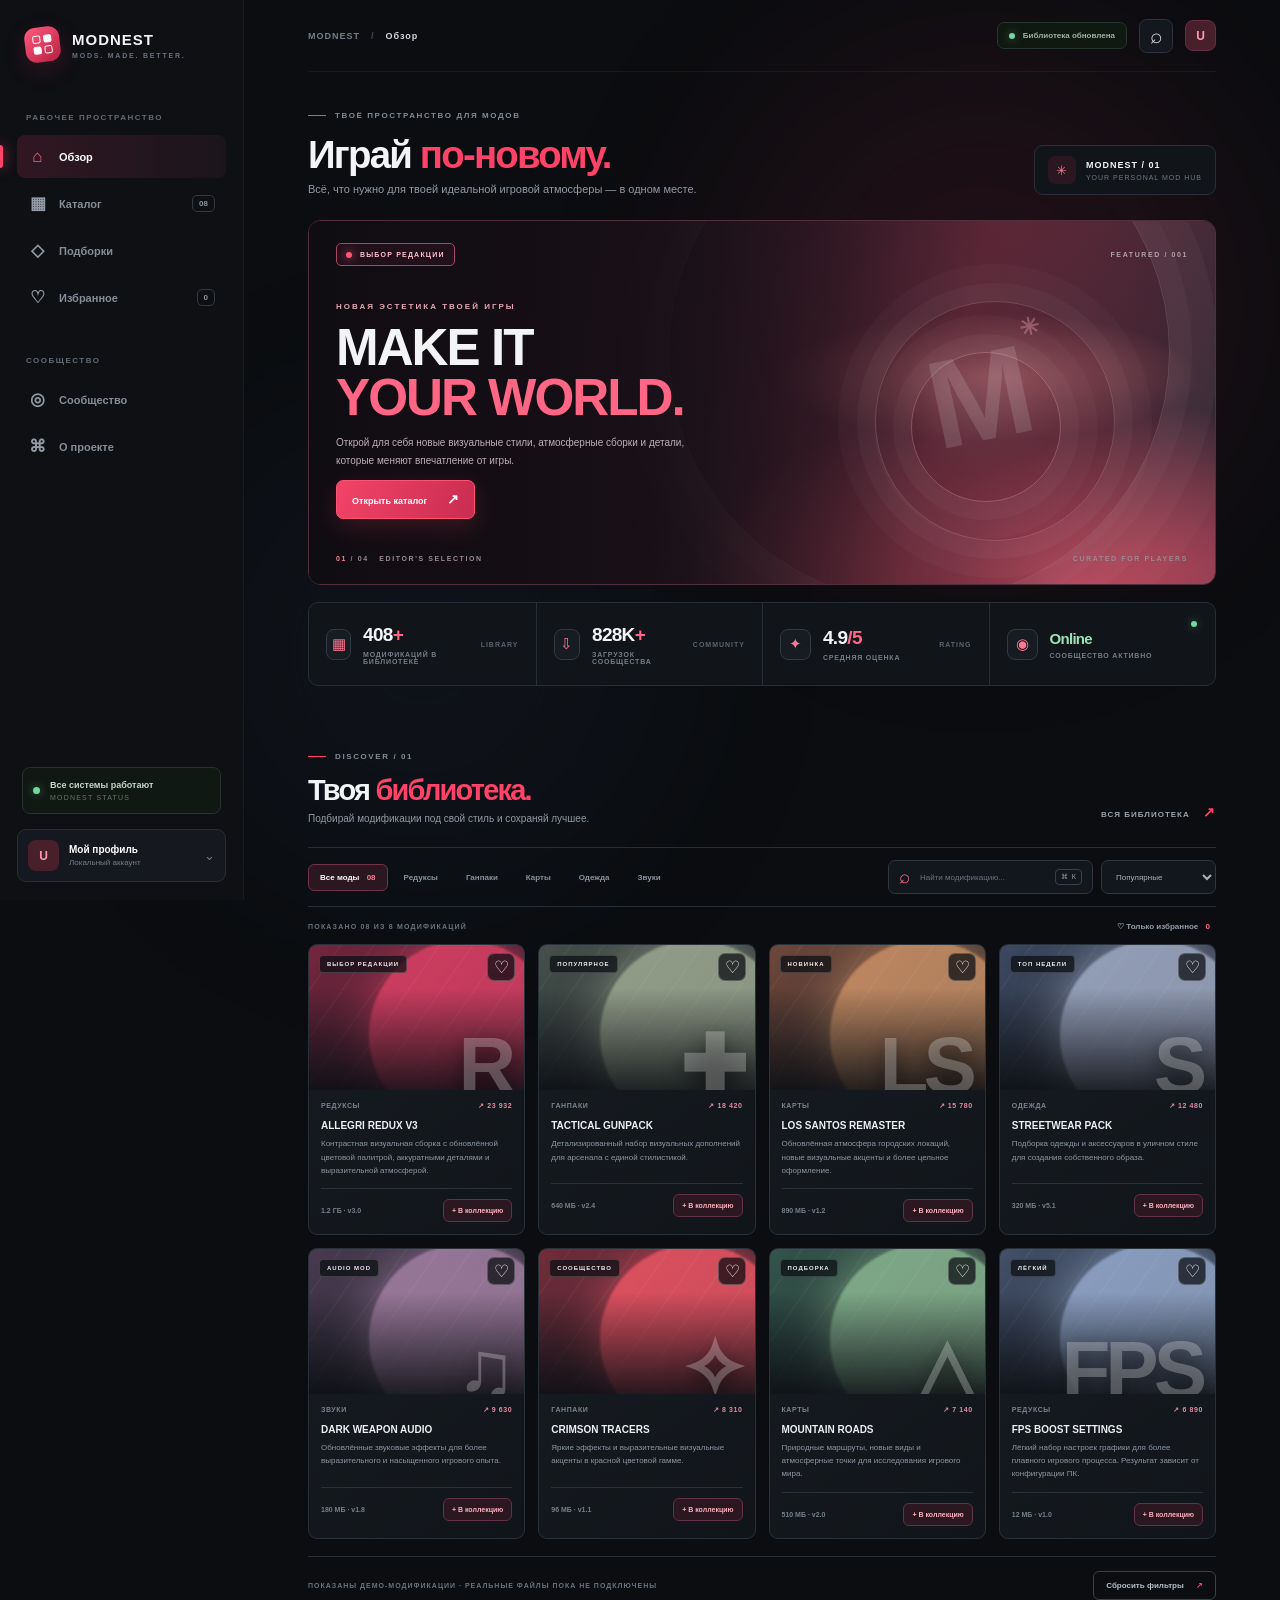
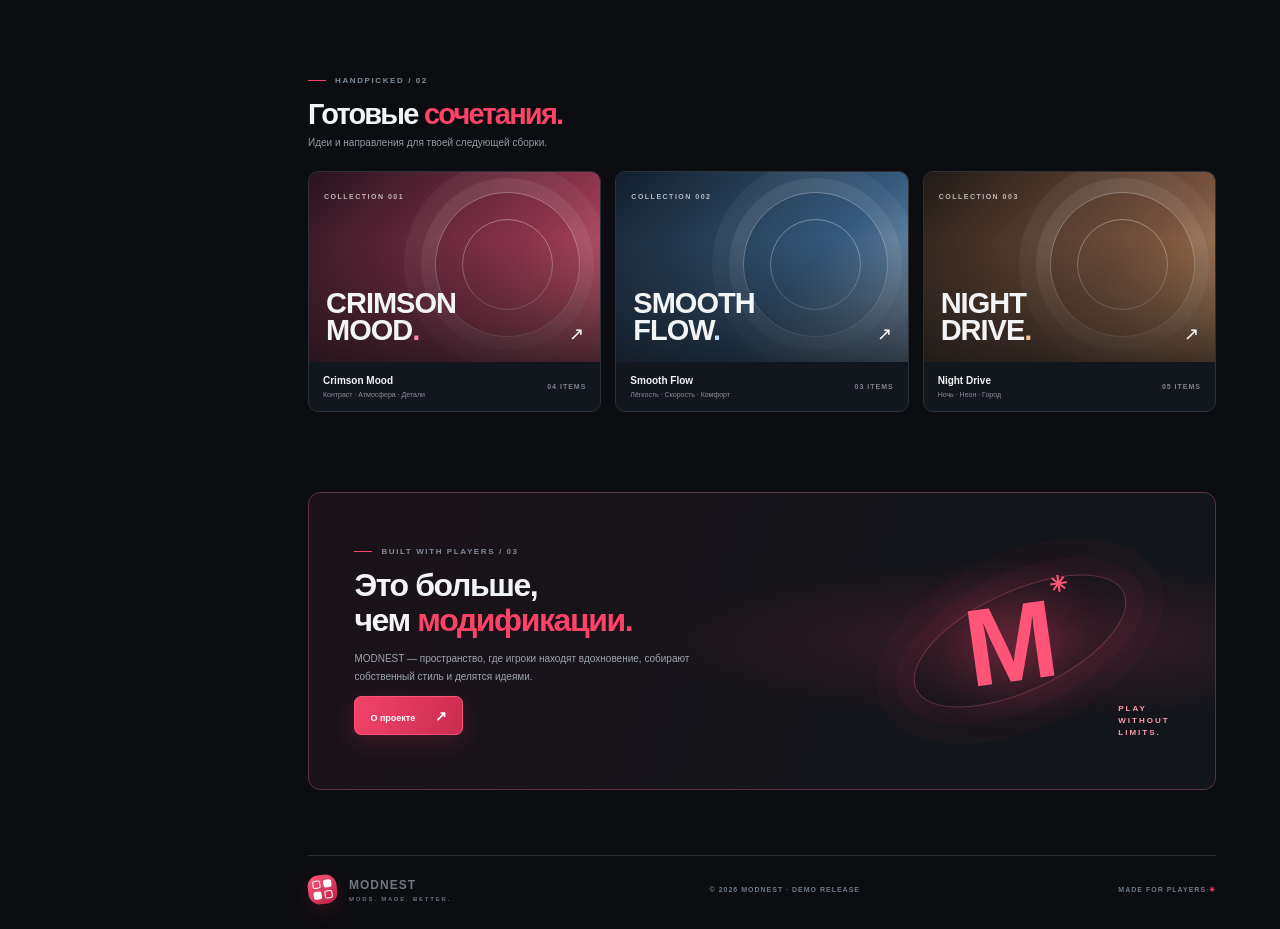
==== commit 99281d04: "Link dashboard navigation to dedicated catalog" ====
--- a/index.html
+++ b/index.html
@@ -15,7 +15,7 @@
  <div class="side-label">РАБОЧЕЕ ПРОСТРАНСТВО</div>
  <nav class="side-nav">
   <a class="side-link active" href="#top"><span class="side-icon">⌂</span>Обзор <span class="side-indicator"></span></a>
-  <a class="side-link" href="#catalog"><span class="side-icon">▦</span>Каталог <span class="side-count">08</span></a>
+  <a class="side-link" href="catalog.html"><span class="side-icon">▦</span>Каталог <span class="side-count">08</span></a>
   <a class="side-link" href="#collections"><span class="side-icon">◇</span>Подборки</a>
   <button class="side-link" id="favorites-shortcut"><span class="side-icon">♡</span>Избранное <span class="side-count" id="favorite-count">0</span></button>
  </nav>
--- a/styles.css
+++ b/styles.css
@@ -1 +1 @@
-:root{--bg:#090a0d;--surface:#101216;--surface2:#15181e;--line:#272a31;--muted:#858a95;--text:#f4f4f5;--red:#ff315d;--red2:#d81442;--green:#8ee5b7;--font:'Manrope',sans-serif;--display:'Unbounded',sans-serif}*{box-sizing:border-box}html{scroll-behavior:smooth;scroll-padding-top:90px}body{margin:0;background:var(--bg);color:var(--text);font-family:var(--font);font-size:13px;overflow-x:hidden}button,input,select{font:inherit}button,a{-webkit-tap-highlight-color:transparent}button{cursor:pointer}a{color:inherit;text-decoration:none}.ambient{position:absolute;pointer-events:none;z-index:-1;border-radius:50%;filter:blur(90px);opacity:.13}.ambient-one{width:420px;height:420px;right:3%;top:150px;background:#ed174b}.ambient-two{width:360px;height:360px;left:-180px;top:900px;background:#5837a8}.topbar{height:82px;position:sticky;top:0;z-index:30;padding:0 max(calc((100vw - 1240px)/2),5%);display:flex;align-items:center;justify-content:space-between;border-bottom:1px solid #ffffff10;background:#090a0de8;backdrop-filter:blur(20px)}.brand{display:flex;align-items:center;gap:11px;flex-shrink:0}.brand-symbol{height:39px;width:39px;border-radius:12px;display:grid;place-items:center;position:relative;background:linear-gradient(145deg,#ff466d,#a7002d);font:800 22px var(--display);box-shadow:0 7px 28px #ff17452e}.brand-symbol span{position:absolute;right:3px;top:2px;font:9px var(--font)}.brand-name{font:800 13px var(--display);letter-spacing:.4px}.brand-name small{display:block;font:700 6px var(--font);letter-spacing:1.8px;color:#7c808b;margin-top:4px}.main-nav{height:100%;display:flex;align-items:center;gap:35px}.nav-link{height:100%;display:flex;align-items:center;position:relative;color:#8e929c;font-size:10px;font-weight:800;transition:.2s}.nav-link:hover,.nav-link.active{color:#fff}.nav-link.active:after{content:"";position:absolute;bottom:0;left:0;right:0;height:2px;background:var(--red);box-shadow:0 0 14px #ff315d}.top-actions{display:flex;align-items:center;gap:12px}.icon-button{position:relative;width:37px;height:37px;border:1px solid #30333b;border-radius:11px;background:#111318;color:#fff;font-size:20px}.icon-button i{position:absolute;right:-5px;top:-6px;width:16px;height:16px;display:grid;place-items:center;border-radius:50%;background:var(--red);font:700 8px var(--font);font-style:normal}.profile-button{height:38px;padding:0 10px 0 5px;display:flex;align-items:center;gap:9px;background:#15171c;border:1px solid #30333b;border-radius:11px;color:#d8d9dc;font-size:9px;font-weight:800}.profile-button b{color:#888;margin-left:5px}.profile-avatar{height:27px;width:27px;display:grid;place-items:center;border-radius:8px;background:#48202b;color:#ff9db1;font:800 11px var(--display)}.mobile-menu{display:none;border:1px solid #333;background:#15171c;color:#fff;border-radius:9px;padding:9px}.hero-shell{max-width:1240px;min-height:605px;margin:auto;padding:90px 5% 75px;display:grid;grid-template-columns:1.05fr .95fr;align-items:center;position:relative}.hero-copy{position:relative;z-index:2}.live-label{display:flex;align-items:center;gap:9px;font-size:8px;letter-spacing:1.8px;font-weight:800;color:#c0c1c7}.live-label>span{width:7px;height:7px;border-radius:50%;background:#ff315d;box-shadow:0 0 12px #ff315d;animation:blink 1.6s infinite}.live-label b{font-size:7px;color:#77dba4;letter-spacing:1px;padding:5px 7px;border:1px solid #244b37;border-radius:5px;background:#102319}@keyframes blink{50%{opacity:.35}}h1,h2,h3,p{margin-top:0}.hero-copy h1{font:800 clamp(52px,6.2vw,82px)/1.08 var(--display);letter-spacing:-5px;margin:27px 0 19px}.hero-copy h1 em,.section-top h2 em,.collection-intro h2 em,.community-copy h2 em{font-style:normal;color:var(--red)}.hero-copy h1>span{color:#fff}.hero-copy>p{max-width:430px;color:#9a9da6;font-size:11px;line-height:2}.hero-ctas{display:flex;align-items:center;gap:24px;margin-top:28px}.primary-button{min-height:45px;padding:0 18px;border:0;border-radius:9px;background:linear-gradient(110deg,#ff315d,#df1647);color:#fff;font-size:9px;font-weight:900;box-shadow:0 9px 28px #ff17452a;transition:.22s}.primary-button:hover{transform:translateY(-3px);box-shadow:0 13px 35px #ff17454d;filter:brightness(1.1)}.primary-button span{font-size:15px;margin-left:19px}.text-link{font-size:9px;font-weight:800;color:#d7d7da}.text-link span{color:var(--red);margin-left:9px;font-size:14px}.hero-stats{display:flex;gap:31px;margin-top:55px}.hero-stats>div{min-width:82px;position:relative}.hero-stats>div+div:before{content:"";position:absolute;left:-16px;top:5px;width:1px;height:30px;background:#34363d}.hero-stats strong{font:700 20px var(--display)}.hero-stats strong span{color:var(--red)}.hero-stats small{display:block;margin-top:7px;color:#777c87;font-size:8px}.hero-art{height:405px;position:relative;max-width:500px;width:100%;justify-self:end}.art-topline,.art-bottom{height:32px;display:flex;align-items:center;justify-content:space-between;color:#777c88;font-size:7px;font-weight:800;letter-spacing:1.5px}.art-live{color:#ff7793}.art-visual{height:335px;position:relative;overflow:hidden;border:1px solid #5c2a3b;border-radius:14px;background:linear-gradient(150deg,#452638 0%,#b3475a 42%,#f09a72 72%,#282633 100%);box-shadow:0 30px 85px #0009,0 0 60px #ff174519}.art-grain{position:absolute;inset:0;z-index:5;opacity:.15;background-image:url("data:image/svg+xml,%3Csvg viewBox='0 0 180 180' xmlns='http://www.w3.org/2000/svg'%3E%3Cfilter id='n'%3E%3CfeTurbulence type='fractalNoise' baseFrequency='.9' numOctaves='3' stitchTiles='stitch'/%3E%3C/filter%3E%3Crect width='100%25' height='100%25' filter='url(%23n)' opacity='.4'/%3E%3C/svg%3E")}.art-sun{position:absolute;top:45px;right:82px;width:100px;height:100px;border-radius:50%;background:linear-gradient(140deg,#ffe7c6,#ff647d);box-shadow:0 0 65px #ffb1a0}.art-planet{position:absolute;width:240px;height:240px;border-radius:50%;right:-85px;top:-135px;border:1px solid #ffffff55;box-shadow:0 0 0 15px #ffffff08,0 0 0 32px #ffffff08}.art-horizon{position:absolute;left:0;right:0;bottom:0;height:47%;background:linear-gradient(0deg,#151620,#382735aa 55%,transparent)}.art-mountain{position:absolute;bottom:30px;width:0;height:0;border-left:180px solid transparent;border-right:180px solid transparent;border-bottom:170px solid #3e2939}.m1{left:-90px;border-bottom-color:#6b3546}.m2{left:100px;bottom:5px;border-left-width:220px;border-right-width:220px;border-bottom-width:210px;border-bottom-color:#292632}.m3{right:-140px;border-bottom-color:#79434c}.art-rings{position:absolute;left:24%;bottom:-170px;width:500px;height:270px;border:1px solid #ffb6c54d;border-radius:50%;transform:rotate(-15deg);box-shadow:0 0 0 17px #ffffff08,0 0 0 34px #ffffff08}.art-word{position:absolute;z-index:4;top:34px;left:30px;font:800 clamp(44px,5vw,66px)/.95 var(--display);letter-spacing:-4px;text-shadow:0 6px 24px #35132266}.art-word i{font-style:normal;color:#ffb3bd}.art-caption{position:absolute;z-index:6;left:30px;bottom:22px;font-size:7px;letter-spacing:2px;color:#fff9}.art-bottom{height:35px}.art-bottom span:first-child{color:#a3a5ad}.art-bottom span:last-child{color:#aaa}.art-bottom i{color:var(--red);font-style:normal}.tiny-dot{display:inline-block;width:6px;height:6px;background:#ff315d;border-radius:50%;margin-right:7px}.floating-chip{position:absolute;z-index:7;padding:11px 13px;border:1px solid #4d3540;border-radius:9px;background:#151419eF;box-shadow:0 12px 30px #0009}.floating-chip b{font-size:10px}.floating-chip small{display:block;margin-top:4px;font-size:7px;color:#999}.chip-rating{right:-22px;top:68px;color:#ffc1ce}.chip-new{left:-28px;bottom:45px}.chip-new b{color:#ff7d99;font-size:8px;letter-spacing:1px}.hero-index{position:absolute;bottom:24px;right:5%;font:700 8px var(--display);color:#777}.hero-index span{color:var(--red);padding:0 7px}.marquee{height:47px;overflow:hidden;background:var(--red);display:flex;align-items:center;transform:rotate(-.8deg) scale(1.01);box-shadow:0 8px 25px #ff17451e}.marquee div{white-space:nowrap;min-width:max-content;font:800 10px var(--display);letter-spacing:2px;animation:marquee 28s linear infinite}.marquee b{font-size:17px;margin:0 37px}@keyframes marquee{to{transform:translateX(-30%)}}.section{max-width:1240px;margin:0 auto;padding-left:5%;padding-right:5%}.catalog-section{padding-top:105px;padding-bottom:100px}.section-top{display:flex;align-items:end;justify-content:space-between}.kicker{font-size:8px;font-weight:800;letter-spacing:1.8px;color:#858995}.kicker span{color:var(--red)}.section-top h2,.collection-intro h2,.community-copy h2{font:800 36px/1.2 var(--display);letter-spacing:-1.5px;margin:17px 0 8px}.section-top p,.collection-intro>p,.community-copy>p{font-size:10px;color:#8d929c;line-height:1.9}.catalog-counter{display:flex;align-items:center;gap:10px;padding:11px 15px;border:1px solid #2b2e35;border-radius:10px;background:#111318}.catalog-counter strong{font:700 25px var(--display);color:#ff5275}.catalog-counter span{font-size:7px;line-height:1.5;letter-spacing:1px;color:#969ba5}.catalog-toolbar{display:flex;align-items:center;justify-content:space-between;gap:16px;margin-top:31px;padding:13px 0;border-top:1px solid #262930;border-bottom:1px solid #262930}.category-tabs{display:flex;gap:4px;flex-wrap:wrap}.category-tab{padding:9px 12px;border:1px solid transparent;border-radius:7px;background:transparent;color:#858a95;font-size:8px;font-weight:800;transition:.2s}.category-tab:hover{color:#fff;background:#191b21}.category-tab.active{background:#35141e;border-color:#6e293d;color:#fff}.category-tab span{margin-left:6px;color:#ff829c}.toolbar-tools{display:flex;gap:8px}.search-box{height:36px;min-width:215px;display:flex;align-items:center;gap:9px;padding:0 11px;border:1px solid #30333a;border-radius:8px;background:#111318}.search-box>span{font-size:20px;color:var(--red)}.search-box input{width:100%;min-width:0;background:transparent;border:0;outline:0;color:#fff;font-size:8px}.search-box input::placeholder{color:#666c77}.search-box kbd{flex-shrink:0;padding:3px 5px;border:1px solid #363942;border-radius:4px;color:#777;font:7px var(--font)}.toolbar-tools select{height:36px;padding:0 25px 0 11px;border:1px solid #30333a;border-radius:8px;background:#111318;color:#b8bbc3;font-size:8px;outline:0}.catalog-subbar{display:flex;justify-content:space-between;align-items:center;margin:17px 0 12px;color:#696e78;font-size:7px;font-weight:800;letter-spacing:1.3px}.favorites-filter{border:0;background:none;color:#9b9faa;font-size:8px;font-weight:800}.favorites-filter span{color:var(--red);margin-left:5px}.mod-grid{display:grid;grid-template-columns:repeat(4,minmax(0,1fr));gap:14px}.mod-card{min-width:0;overflow:hidden;border:1px solid #292c33;border-radius:11px;background:linear-gradient(145deg,#15171c,#101115);transition:transform .25s,border-color .25s,box-shadow .25s}.mod-card:hover{transform:translateY(-5px);border-color:#853149;box-shadow:0 20px 45px #0008,0 0 28px #ff174510}.mod-thumb{height:165px;position:relative;overflow:hidden;background:linear-gradient(135deg,var(--a),#171820 85%)}.mod-thumb:before{content:"";position:absolute;width:190px;height:190px;right:-32px;top:5px;border-radius:50%;background:var(--b);opacity:.78;filter:blur(1px);box-shadow:0 0 60px var(--b)}.mod-thumb:after{content:"";position:absolute;inset:0;background:linear-gradient(0deg,#0a0b10c9,transparent 70%),repeating-linear-gradient(125deg,transparent 0 27px,#ffffff0a 28px 29px)}.thumb-tag{position:absolute;z-index:2;top:11px;left:11px;padding:5px 7px;border:1px solid #ffffff24;border-radius:4px;background:#08090cbf;color:#e5e5e7;font-size:6px;font-weight:800;letter-spacing:1px}.thumb-symbol{position:absolute;z-index:1;right:15px;bottom:-22px;color:#ffffff38;font:800 83px var(--display);letter-spacing:-5px;text-shadow:0 8px 22px #0008}.favorite{position:absolute;z-index:3;top:9px;right:10px;width:29px;height:29px;border:1px solid #ffffff35;border-radius:8px;background:#08090cae;color:#fff;font-size:17px;line-height:1}.favorite.saved{color:#ff7694;border-color:#a13a55;background:#381521}.mod-info{padding:14px}.mod-meta{display:flex;justify-content:space-between;gap:5px;color:#777d88;font-size:7px;font-weight:800;letter-spacing:.7px}.mod-meta span:last-child{color:#e68ba0}.mod-info h3{font:700 10px var(--display);letter-spacing:.1px;margin:11px 0 7px;white-space:nowrap;overflow:hidden;text-overflow:ellipsis}.mod-info p{min-height:34px;margin:0;color:#8b909a;font-size:8px;line-height:1.7}.card-bottom{display:flex;justify-content:space-between;align-items:center;gap:7px;margin-top:13px;padding-top:11px;border-top:1px solid #292c32}.file-size{color:#737985;font-size:7px;font-weight:800}.add-btn{padding:8px 10px;border:1px solid #6b2b3e;border-radius:7px;background:#2a151d;color:#ffb2c2;font-size:7px;font-weight:800;white-space:nowrap;transition:.2s}.add-btn:hover{background:#49202d}.add-btn.added{border-color:#2e674b;background:#12271d;color:#91dfb1}.catalog-footer{display:flex;align-items:center;justify-content:space-between;margin-top:23px;padding-top:17px;border-top:1px solid #262930;color:#686e78;font-size:7px;font-weight:800;letter-spacing:1.4px}.outline-button{padding:10px 13px;border:1px solid #383b43;border-radius:7px;background:transparent;color:#c5c7cc;font-size:8px;font-weight:800}.outline-button span{color:var(--red);margin-left:13px}.empty-state{text-align:center;padding:60px 20px;border:1px dashed #343740;border-radius:12px;color:#9297a1}.empty-state>div{font-size:36px;color:var(--red)}.empty-state h3{font:700 18px var(--display);color:#fff;margin:10px 0}.empty-state p{font-size:9px}.empty-state button{margin-top:8px;border:0;background:none;color:#ff7792;font-size:9px;font-weight:800}.hidden{display:none!important}.collection-section{padding-top:35px;padding-bottom:105px;display:grid;grid-template-columns:.8fr 1.2fr;gap:45px;align-items:center}.collection-intro h2{margin-top:17px}.collection-intro>p{max-width:290px;margin-bottom:20px}.collection-intro .text-link{display:inline-block}.collection-cards{display:grid;grid-template-columns:1fr 1fr;gap:13px}.collection-card{padding:9px;border:1px solid #2c2e36;border-radius:12px;background:#111318;transition:.25s}.collection-card:hover{transform:translateY(-4px);border-color:#5c3543}.collection-art{height:190px;position:relative;overflow:hidden;border-radius:7px;padding:13px}.collection-art>span{position:relative;z-index:2;font-size:6px;font-weight:800;letter-spacing:1.5px;color:#ffffffaa}.collection-art>b{position:absolute;z-index:2;left:15px;bottom:17px;font:800 26px/.98 var(--display);letter-spacing:-1px}.collection-art>i{position:absolute;right:10px;top:5px;font-size:120px;font-style:normal;color:#ffffff25}.red-art{background:radial-gradient(circle at 70% 25%,#ff6a83 0,#9c284c 25%,transparent 48%),linear-gradient(140deg,#2c1523,#70213b 60%,#16141d)}.blue-art{background:radial-gradient(circle at 72% 35%,#a3c6e8 0,#44648a 26%,transparent 49%),linear-gradient(140deg,#17202e,#30435d 60%,#11151e)}.collection-meta{display:flex;align-items:center;justify-content:space-between;padding:12px 5px 5px;gap:8px}.collection-meta h3{font:700 10px var(--display);margin:0 0 5px}.collection-meta p{font-size:7px;color:#838995;margin:0}.collection-meta>span{font-size:6px;color:#9297a1;white-space:nowrap}.community-section{padding-bottom:90px}.community-panel{min-height:310px;position:relative;display:flex;align-items:center;justify-content:space-between;overflow:hidden;padding:47px 6%;border:1px solid #633044;border-radius:15px;background:radial-gradient(ellipse at 76% 48%,#ed17452a,transparent 38%),linear-gradient(110deg,#1d1118,#111217 70%)}.community-copy{position:relative;z-index:2}.community-copy h2{font-size:34px}.community-copy>p{max-width:370px;margin:12px 0 20px}.community-visual{width:290px;height:230px;position:relative;display:grid;place-items:center}.community-orbit{position:absolute;width:240px;height:110px;border:1px solid #ff65844d;border-radius:50%;transform:rotate(-25deg);box-shadow:0 0 0 18px #ff315d09,0 0 0 38px #ff315d08}.community-monogram{font:800 115px var(--display);color:#ff426b;text-shadow:0 0 55px #ff174566;transform:rotate(-8deg)}.community-monogram span{font:24px var(--font);vertical-align:top}.community-note{position:absolute;right:0;bottom:15px;font:800 8px/1.5 var(--display);letter-spacing:2px;color:#ff9eb1}.footer{max-width:1240px;margin:auto;padding:0 5% 24px;border-top:1px solid #252830}.footer-main{padding:29px 0;display:grid;grid-template-columns:1fr 1.5fr .65fr .65fr;gap:22px;align-items:start}.footer-main>p{color:#858a95;font-size:8px;line-height:1.9}.footer-links{display:grid;gap:10px}.footer-links b{margin-bottom:4px;color:#747985;font-size:7px;letter-spacing:1.5px}.footer-links a{color:#9a9ea7;font-size:8px}.footer-links a:hover{color:#ff6b88}.footer-bottom{display:flex;justify-content:space-between;padding-top:15px;border-top:1px solid #252830;color:#686e78;font-size:7px;letter-spacing:1.3px}.footer-bottom b{color:var(--red)}.toast{position:fixed;z-index:60;right:22px;bottom:22px;max-width:calc(100vw - 44px);padding:13px 17px;border:1px solid #733047;border-radius:9px;background:#1c1218;color:#fff;font-size:9px;font-weight:800;box-shadow:0 16px 40px #000b;opacity:0;transform:translateY(12px);pointer-events:none;transition:.2s}.toast.show{opacity:1;transform:translateY(0)}.modal-backdrop{position:fixed;z-index:70;inset:0;display:grid;place-items:center;padding:20px;background:#030407d9;backdrop-filter:blur(9px)}.modal{position:relative;width:min(420px,100%);padding:34px;border:1px solid #643044;border-radius:14px;background:linear-gradient(145deg,#20131a,#101116);box-shadow:0 35px 100px #000}.modal-close{position:absolute;right:15px;top:10px;border:0;background:none;color:#a6a9b0;font-size:24px}.modal-mark{width:45px;height:45px;display:grid;place-items:center;margin-bottom:25px;border-radius:13px;background:linear-gradient(145deg,#ff466d,#a7002d);font:800 15px var(--display)}.modal h2{font:700 22px var(--display);margin:13px 0}.modal p{font-size:9px;line-height:1.9;color:#9a9da6;margin-bottom:22px}@media(max-width:1000px){.main-nav{gap:20px}.hero-shell{min-height:570px}.hero-copy h1{font-size:65px}.hero-art{transform:scale(.9);transform-origin:center right}.mod-grid{grid-template-columns:repeat(3,minmax(0,1fr))}.collection-section{gap:25px}}@media(max-width:740px){.topbar{height:70px;padding:0 5%}.main-nav{display:none;position:absolute;left:0;right:0;top:70px;height:auto;padding:12px 5% 18px;background:#0d0e12;border-bottom:1px solid #292c33;flex-direction:column;align-items:stretch;gap:0}.main-nav.open{display:flex}.nav-link{height:42px}.nav-link.active:after{left:auto;width:25px}.profile-button>span:not(.profile-avatar),.profile-button>b{display:none}.profile-button{padding:4px}.mobile-menu{display:block}.hero-shell{display:block;padding:70px 6% 60px;min-height:980px}.hero-copy h1{font-size:clamp(53px,11vw,76px)}.hero-art{margin:42px auto 0;transform:none;max-width:500px}.hero-index{right:6%}.catalog-toolbar{align-items:stretch;flex-direction:column}.toolbar-tools{width:100%}.search-box{flex:1;min-width:0}.toolbar-tools select{max-width:150px}.mod-grid{grid-template-columns:repeat(2,minmax(0,1fr))}.collection-section{display:block}.collection-intro{margin-bottom:28px}.community-panel{padding:38px 6%}.community-visual{position:absolute;right:-65px;opacity:.42}.community-copy{max-width:80%}.footer-main{grid-template-columns:1fr 1fr}.footer-main>p{display:none}}@media(max-width:480px){.brand-name{font-size:11px}.hero-shell{min-height:900px;padding-top:60px}.hero-copy h1{letter-spacing:-3px}.hero-copy>p{font-size:10px}.hero-ctas{gap:15px;flex-wrap:wrap}.hero-stats{gap:20px;margin-top:40px}.hero-stats strong{font-size:17px}.hero-art{height:360px;margin-top:38px}.art-visual{height:295px}.art-sun{width:75px;height:75px;right:45px}.art-word{font-size:48px;left:20px}.chip-rating{right:-5px}.chip-new{left:-5px;bottom:30px}.section-top h2,.collection-intro h2{font-size:28px}.catalog-counter{padding:8px}.category-tabs{gap:2px}.category-tab{padding:8px 9px;font-size:7px}.mod-grid{grid-template-columns:1fr}.mod-thumb{height:190px}.mod-info h3{font-size:11px}.mod-info p{min-height:0}.collection-cards{grid-template-columns:1fr}.collection-art{height:180px}.community-panel{min-height:340px}.community-copy{max-width:100%}.community-copy h2{font-size:27px}.community-visual{right:-110px;opacity:.25}.footer-main{grid-template-columns:1fr 1fr}.footer-bottom{font-size:6px;letter-spacing:.6px}}@media(prefers-reduced-motion:reduce){*,*:before,*:after{scroll-behavior:auto!important;animation-duration:.01ms!important;animation-iteration-count:1!important;transition-duration:.01ms!important}}+:root{--bg:#0b0d10;--panel:#111419;--panel2:#171b21;--line:#252b33;--line2:#303741;--text:#f2f4f6;--muted:#858d98;--soft:#aab0b9;--red:#ff4268;--red2:#d82c51;--green:#8ce0ae;--font:'DM Sans',sans-serif;--display:'Space Grotesk',sans-serif}*{box-sizing:border-box}html{scroll-behavior:smooth;scroll-padding-top:100px}body{margin:0;background:var(--bg);color:var(--text);font:13px var(--font);overflow-x:hidden}button,input,select{font:inherit}button,a{-webkit-tap-highlight-color:transparent}button{cursor:pointer}a{color:inherit;text-decoration:none}.ambient{position:fixed;z-index:-1;pointer-events:none;border-radius:50%;filter:blur(110px);opacity:.1}.ambient-a{width:520px;height:520px;top:5%;right:3%;background:#d62c55}.ambient-b{width:460px;height:460px;bottom:2%;left:15%;background:#334b78}.sidebar{width:244px;position:fixed;z-index:40;inset:0 auto 0 0;display:flex;flex-direction:column;padding:27px 17px 18px;background:#0e1014;border-right:1px solid #ffffff0c}.brand{display:flex;align-items:center;gap:12px;padding:0 8px;font:700 15px var(--display);letter-spacing:1px}.brand>span:last-child{display:block}.brand small{display:block;margin-top:4px;color:#68717d;font:700 7px var(--font);letter-spacing:1.8px}.brand-mark{width:35px;height:35px;display:grid;grid-template-columns:repeat(2,8px);grid-template-rows:repeat(2,8px);gap:3px;align-content:center;justify-content:center;border-radius:11px;background:linear-gradient(145deg,#ff5a7c,#b71f43);box-shadow:0 8px 25px #ff315d25;transform:rotate(-7deg)}.brand-mark i{display:block;border:1.5px solid #fff;border-radius:2px}.brand-mark i:nth-child(2),.brand-mark i:nth-child(3){background:#fff}.side-label{margin:51px 9px 13px;color:#626a76;font-size:8px;font-weight:800;letter-spacing:1.5px}.side-label-spaced{margin-top:37px}.side-nav{display:grid;gap:4px}.side-link{position:relative;width:100%;height:43px;display:flex;align-items:center;gap:12px;padding:0 11px;border:0;border-radius:8px;background:transparent;color:#858d98;text-align:left;font-size:11px;font-weight:600;transition:.2s}.side-link:hover{background:#171b21;color:#fff}.side-link.active{background:linear-gradient(90deg,#301722,#1b151b);color:#fff}.side-icon{width:19px;color:#929aa6;font-size:17px;text-align:center}.side-link.active .side-icon{color:#ff6b88}.side-indicator{position:absolute;left:-17px;top:10px;width:3px;height:23px;border-radius:0 4px 4px 0;background:var(--red);box-shadow:0 0 14px #ff4268}.side-count{margin-left:auto;padding:3px 6px;border:1px solid #333a44;border-radius:5px;color:#8d96a2;font-size:8px}.sidebar-bottom{margin-top:auto}.side-status{display:flex;align-items:center;gap:10px;margin:0 5px 15px;padding:12px 10px;border:1px solid #26332c;border-radius:8px;background:#101813}.status-dot,.system-pill span,.online-pulse{width:7px;height:7px;flex-shrink:0;border-radius:50%;background:#70d99b;box-shadow:0 0 10px #70d99b77}.side-status b,.side-status small{display:block}.side-status b{font-size:9px;color:#c5d6cb}.side-status small{margin-top:4px;color:#64766a;font-size:7px;letter-spacing:1.2px}.profile-button{width:100%;display:flex;align-items:center;gap:10px;padding:10px;border:1px solid #272d36;border-radius:9px;background:#15191f;color:#fff;text-align:left}.profile-avatar,.top-avatar{width:31px;height:31px;display:grid;place-items:center;border-radius:8px;background:#47202c;color:#ff9bb0;font:700 12px var(--display)}.profile-copy{display:grid;gap:3px}.profile-copy b{font-size:10px}.profile-copy small{color:#737d89;font-size:8px}.profile-chevron{margin-left:auto;color:#707986}.app-shell{max-width:1700px;margin-left:244px;padding:0 clamp(28px,5vw,82px)}.topbar{height:72px;display:flex;align-items:center;justify-content:space-between;border-bottom:1px solid #ffffff0d}.breadcrumbs{display:flex;align-items:center;gap:11px;color:#737d89;font-size:9px;font-weight:700;letter-spacing:1px}.breadcrumbs i{color:#424953;font-style:normal}.breadcrumbs b{color:#d4d8de;font-weight:600}.topbar-right{display:flex;align-items:center;gap:12px}.system-pill{display:flex;align-items:center;gap:8px;padding:8px 11px;border:1px solid #26352d;border-radius:7px;background:#101812;color:#9bb4a3;font-size:8px;font-weight:700}.system-pill span{width:6px;height:6px}.top-icon{width:34px;height:34px;border:1px solid #2c333d;border-radius:8px;background:#14181e;color:#d9dce1;font-size:21px}.top-avatar{border:1px solid #633044;cursor:pointer}.mobile-menu{display:none}.welcome-row{display:flex;align-items:end;justify-content:space-between;padding:39px 0 25px}.eyebrow{display:flex;align-items:center;gap:9px;color:#818b97;font-size:8px;font-weight:800;letter-spacing:1.6px}.eyebrow-line{width:18px;height:1px;background:var(--red)}.welcome-row h1,.section-heading h2{margin:13px 0 7px;font:600 clamp(30px,3vw,40px)/1.12 var(--display);letter-spacing:-1.8px}.welcome-row h1 em,.section-heading h2 em,.feature-copy h2 em,.community-copy h2 em{color:var(--red);font-style:normal}.welcome-row p,.section-heading p{margin:0;color:#929aa5;font-size:11px}.welcome-date{display:flex;align-items:center;gap:10px;padding:10px 13px;border:1px solid #2a3039;border-radius:9px;background:#11151a}.date-icon{width:28px;height:28px;display:grid;place-items:center;border-radius:7px;background:#2a1720;color:#ff7893}.welcome-date b,.welcome-date small{display:block}.welcome-date b{font:700 9px var(--display);letter-spacing:1px}.welcome-date small{margin-top:4px;color:#6d7783;font-size:7px;letter-spacing:1px}.feature-panel{height:365px;position:relative;overflow:hidden;border:1px solid #51303b;border-radius:13px;background:#21141c;isolation:isolate}.feature-image{position:absolute;z-index:-3;inset:0;background:linear-gradient(105deg,#28141e 0%,#3d1e2c 38%,#7d3346 68%,#25202b 100%)}.feature-image:before{content:"";position:absolute;inset:0;background:radial-gradient(ellipse at 75% 43%,#ff8b8e8c 0,transparent 22%),radial-gradient(ellipse at 84% 100%,#db536a 0,transparent 36%),linear-gradient(90deg,#140e15 0%,transparent 65%)}.feature-image:after{content:"";position:absolute;right:5%;top:-120px;width:500px;height:500px;border:1px solid #ffffff29;border-radius:50%;box-shadow:0 0 0 22px #ffffff08,0 0 0 48px #ffffff08,0 0 0 80px #ffffff05}.feature-shade{position:absolute;z-index:-1;inset:0;background:linear-gradient(90deg,#100d12 0%,#160f15eF 35%,#1c101a77 67%,transparent 100%)}.feature-content{height:100%;display:flex;flex-direction:column;justify-content:space-between;padding:22px 27px}.feature-top,.feature-bottom{display:flex;justify-content:space-between;align-items:center}.feature-badge{display:flex;align-items:center;gap:8px;padding:7px 9px;border:1px solid #a44a60;border-radius:5px;background:#29131eaa;color:#ffc0cd;font-size:7px;font-weight:800;letter-spacing:1.2px}.feature-badge i{width:6px;height:6px;border-radius:50%;background:#ff5578;box-shadow:0 0 10px #ff5578}.feature-number,.feature-bottom{color:#b1a0a8;font-size:7px;font-weight:700;letter-spacing:1.6px}.feature-copy{max-width:420px}.feature-kicker{color:#e7a6b4;font-size:8px;font-weight:800;letter-spacing:2px}.feature-copy h2{margin:12px 0;font:700 clamp(36px,4vw,53px)/.96 var(--display);letter-spacing:-2px}.feature-copy h2 em{color:#ff6685}.feature-copy p{max-width:350px;color:#c0aeb6;font-size:10px;line-height:1.8}.feature-button{min-height:39px;padding:0 15px;border:1px solid #ff5375;border-radius:7px;background:linear-gradient(110deg,#f34368,#c92d51);color:#fff;font-size:9px;font-weight:800;box-shadow:0 8px 24px #f43b612e;transition:.2s}.feature-button:hover{transform:translateY(-2px);filter:brightness(1.12);box-shadow:0 11px 28px #f43b6155}.feature-button span{margin-left:17px;font-size:14px}.feature-bottom{color:#9b8991}.feature-bottom b{color:#ff819a}.feature-orbit{position:absolute;z-index:-1;right:11%;top:22%;width:240px;height:240px;border:1px solid #ffffff29;border-radius:50%;box-shadow:0 0 0 18px #ffffff08,0 0 0 37px #ffffff06}.orbit-two{right:17%;top:36%;width:150px;height:150px;border-color:#ffbdc54a}.feature-emblem{position:absolute;right:18%;top:28%;font:700 125px var(--display);color:#fff2;text-shadow:0 0 45px #fff2;transform:rotate(-12deg)}.feature-emblem span{font-size:24px;vertical-align:top;color:#ffb5c355}.quick-stats{display:grid;grid-template-columns:repeat(4,1fr);margin:17px 0 66px;border:1px solid #272e37;border-radius:10px;background:#11151a}.stat-item{min-height:82px;position:relative;display:flex;align-items:center;gap:12px;padding:14px 17px}.stat-item+.stat-item{border-left:1px solid #272e37}.stat-icon{width:31px;height:31px;display:grid;place-items:center;border:1px solid #333a44;border-radius:8px;background:#171c23;color:#ff7893;font-size:15px}.stat-item b{display:block;font:700 19px var(--display);letter-spacing:-.7px}.stat-item b span{color:#ff6685}.stat-item small{display:block;margin-top:5px;color:#727d89;font-size:7px;font-weight:800;letter-spacing:.8px}.stat-trend{margin-left:auto;color:#59636f;font-size:7px;font-weight:800;letter-spacing:1px}.stat-status b{font-size:15px;color:#9de3b5}.online-pulse{position:absolute;right:18px;top:18px;width:6px;height:6px}.catalog-section,.collections-section{padding-bottom:76px}.section-heading{display:flex;align-items:end;justify-content:space-between;margin-bottom:23px}.section-heading h2{font-size:29px}.section-heading p{font-size:10px}.view-all{padding-bottom:4px;color:#9aa3ae;font-size:8px;font-weight:800;letter-spacing:1px}.view-all span{margin-left:10px;color:var(--red);font-size:14px}.catalog-controls{display:flex;align-items:center;justify-content:space-between;gap:15px;padding:12px 0;border-top:1px solid #272e37;border-bottom:1px solid #272e37}.category-tabs{display:flex;gap:4px;flex-wrap:wrap}.category-tab{padding:8px 11px;border:1px solid transparent;border-radius:6px;background:transparent;color:#89929e;font-size:8px;font-weight:700;transition:.2s}.category-tab:hover{background:#1b2027;color:#fff}.category-tab.active{border-color:#713347;background:#2a1720;color:#fff}.category-tab span{margin-left:5px;color:#ff7b96}.toolbar-tools{display:flex;gap:8px}.search-box{height:34px;min-width:205px;display:flex;align-items:center;gap:8px;padding:0 10px;border:1px solid #303741;border-radius:7px;background:#12171d}.search-box>span{color:#ff6685;font-size:19px}.search-box input{width:100%;min-width:0;border:0;outline:0;background:transparent;color:#fff;font-size:8px}.search-box input::placeholder{color:#69737f}.search-box kbd{padding:3px 5px;border:1px solid #39414b;border-radius:4px;color:#8b95a1;font-size:7px;white-space:nowrap}.toolbar-tools select{height:34px;padding:0 25px 0 10px;border:1px solid #303741;border-radius:7px;background:#12171d;color:#aab2bc;font-size:8px;outline:0}.catalog-subbar{display:flex;align-items:center;justify-content:space-between;margin:14px 0 12px;color:#68737f;font-size:7px;font-weight:800;letter-spacing:1.2px}.favorites-filter{border:0;background:none;color:#939daa;font-size:8px;font-weight:700}.favorites-filter.active{color:#ff819a}.favorites-filter span{margin-left:5px;color:#ff6685}.mod-grid{display:grid;grid-template-columns:repeat(4,minmax(0,1fr));gap:13px}.mod-card{min-width:0;overflow:hidden;border:1px solid #29313a;border-radius:9px;background:linear-gradient(145deg,#171c22,#11151a);transition:transform .23s,border-color .23s,box-shadow .23s}.mod-card:hover{transform:translateY(-4px);border-color:#814054;box-shadow:0 18px 36px #0007,0 0 20px #f3436810}.mod-thumb{height:145px;position:relative;overflow:hidden;cursor:pointer;background:linear-gradient(135deg,var(--a),#171b23 85%)}.mod-thumb:before{content:"";position:absolute;width:190px;height:190px;right:-35px;top:-5px;border-radius:50%;background:var(--b);opacity:.78;filter:blur(1px);box-shadow:0 0 60px var(--b)}.mod-thumb:after{content:"";position:absolute;inset:0;background:linear-gradient(0deg,#0b0e13d9,transparent 70%),repeating-linear-gradient(125deg,transparent 0 25px,#ffffff0a 26px 27px)}.thumb-tag{position:absolute;z-index:2;top:10px;left:10px;padding:5px 7px;border:1px solid #ffffff2a;border-radius:4px;background:#0b0e13b8;color:#f1e9ec;font-size:6px;font-weight:800;letter-spacing:1px}.thumb-symbol{position:absolute;z-index:1;right:13px;bottom:-22px;color:#ffffff42;font:700 80px var(--display);letter-spacing:-5px;text-shadow:0 8px 22px #0008}.favorite{position:absolute;z-index:3;top:8px;right:9px;width:28px;height:28px;border:1px solid #ffffff3a;border-radius:7px;background:#080b10b8;color:#fff;font-size:17px;line-height:1}.favorite.saved{border-color:#a13a55;background:#381521;color:#ff7895}.mod-info{padding:12px}.mod-meta{display:flex;justify-content:space-between;gap:5px;color:#798491;font-size:7px;font-weight:800;letter-spacing:.6px}.mod-meta span:last-child{color:#e18ba0}.mod-info h3{margin:10px 0 6px;overflow:hidden;color:#edf0f3;font:700 10px var(--display);white-space:nowrap;text-overflow:ellipsis;cursor:pointer}.mod-info p{min-height:35px;margin:0;color:#8d97a3;font-size:8px;line-height:1.65}.card-bottom{display:flex;align-items:center;justify-content:space-between;gap:6px;margin-top:11px;padding-top:10px;border-top:1px solid #29313a}.file-size{color:#75808c;font-size:7px;font-weight:700;white-space:nowrap}.add-btn{padding:7px 8px;border:1px solid #633247;border-radius:6px;background:#2a1720;color:#ffb0c0;font-size:7px;font-weight:800;white-space:nowrap;transition:.2s}.add-btn:hover{background:#48202e}.add-btn.added{border-color:#2e674b;background:#12271d;color:#91dfb1}.catalog-footer{display:flex;align-items:center;justify-content:space-between;margin-top:17px;padding-top:14px;border-top:1px solid #272e37;color:#68737f;font-size:7px;font-weight:800;letter-spacing:1px}.outline-button{padding:9px 12px;border:1px solid #39414b;border-radius:6px;background:transparent;color:#b8c0c9;font-size:8px;font-weight:800}.outline-button span{margin-left:10px;color:var(--red)}.empty-state{padding:55px 20px;border:1px dashed #39414b;border-radius:10px;text-align:center;color:#929ca8}.empty-state>div{color:var(--red);font-size:34px}.empty-state h3{margin:9px 0;font:700 17px var(--display);color:#fff}.empty-state p{font-size:9px}.empty-state button{margin-top:7px;border:0;background:none;color:#ff7895;font-size:9px;font-weight:800}.hidden{display:none!important}.collection-grid{display:grid;grid-template-columns:repeat(3,minmax(0,1fr));gap:14px}.collection-card{overflow:hidden;border:1px solid #2a313a;border-radius:10px;background:#12171d;transition:.22s}.collection-card:hover{transform:translateY(-4px);border-color:#704052}.collection-art{height:190px;position:relative;overflow:hidden;padding:15px;background:linear-gradient(135deg,#27141e,#8b344c 60%,#d65c72)}.collection-blue .collection-art{background:linear-gradient(135deg,#131e2b,#365a7c 60%,#88a6c1)}.collection-gold .collection-art{background:linear-gradient(135deg,#211b18,#74513c 60%,#c18b5c)}.collection-art:after{content:"";position:absolute;inset:0;background:linear-gradient(0deg,#0b0d10b5,transparent 65%)}.collection-index{position:relative;z-index:2;color:#ffffffad;font-size:7px;font-weight:800;letter-spacing:1.5px}.collection-shape{position:absolute;right:20px;top:20px;width:145px;height:145px;border:1px solid #ffffff55;border-radius:50%;box-shadow:0 0 0 14px #ffffff12,0 0 0 31px #ffffff0c}.collection-shape:after{content:"";position:absolute;inset:26px;border:1px solid #ffffff55;border-radius:50%}.collection-art>b{position:absolute;z-index:2;left:17px;bottom:18px;font:700 29px/.94 var(--display);letter-spacing:-1px}.collection-art>b span{color:#ff8aa3}.collection-blue .collection-art>b span{color:#c2e2ff}.collection-gold .collection-art>b span{color:#f6c28d}.collection-arrow{position:absolute;z-index:2;right:16px;bottom:17px;color:#fff;font-size:18px}.collection-info{display:flex;align-items:center;justify-content:space-between;padding:13px 14px}.collection-info b,.collection-info small{display:block}.collection-info b{font:700 10px var(--display)}.collection-info small{margin-top:5px;color:#838e9a;font-size:7px}.collection-info>span{color:#78838f;font-size:7px;font-weight:800;letter-spacing:1px}.community-section{min-height:270px;position:relative;display:flex;align-items:center;justify-content:space-between;overflow:hidden;margin:4px 0 65px;padding:38px 5%;border:1px solid #593142;border-radius:12px;background:radial-gradient(ellipse at 80% 50%,#ef41652c,transparent 38%),linear-gradient(110deg,#1b1219,#12151a 72%)}.community-copy{position:relative;z-index:2;max-width:470px}.community-copy h2{margin:12px 0;font:600 32px/1.1 var(--display);letter-spacing:-1.4px}.community-copy>p{max-width:370px;color:#9ca4ae;font-size:10px;line-height:1.8}.community-art{width:300px;height:220px;position:relative;display:grid;place-items:center}.community-ring{position:absolute;width:230px;height:100px;border:1px solid #ff72914d;border-radius:50%;transform:rotate(-25deg);box-shadow:0 0 0 18px #ff42680a,0 0 0 38px #ff426807}.community-m{font:700 110px var(--display);color:#ff5578;text-shadow:0 0 55px #ff426877;transform:rotate(-8deg)}.community-m span{font-size:22px;vertical-align:top}.community-caption{position:absolute;right:0;bottom:12px;color:#ff9caf;font:700 8px/1.5 var(--display);letter-spacing:2px}.footer{display:flex;align-items:center;justify-content:space-between;gap:15px;padding:19px 0 25px;border-top:1px solid #272e37;color:#6e7884;font-size:7px;font-weight:700;letter-spacing:1px}.footer-brand{padding:0;font-size:12px}.footer-brand .brand-mark{width:29px;height:29px}.footer-brand small{font-size:6px}.footer>b,.footer span:last-child b{color:var(--red)}.toast{position:fixed;z-index:80;right:22px;bottom:22px;max-width:calc(100vw - 44px);padding:13px 17px;border:1px solid #733047;border-radius:8px;background:#1c1218;color:#fff;font-size:9px;font-weight:800;box-shadow:0 16px 40px #000b;opacity:0;transform:translateY(12px);pointer-events:none;transition:.2s}.toast.show{opacity:1;transform:translateY(0)}.modal-backdrop{position:fixed;z-index:90;inset:0;display:grid;place-items:center;padding:20px;background:#030407df;backdrop-filter:blur(10px)}.modal{position:relative;width:min(420px,100%);padding:33px;border:1px solid #653347;border-radius:12px;background:linear-gradient(145deg,#21141b,#11151a);box-shadow:0 35px 100px #000}.modal-close{position:absolute;right:14px;top:8px;border:0;background:none;color:#a6afb9;font-size:24px}.modal-mark{width:43px;height:43px;display:grid;place-items:center;margin-bottom:23px;border-radius:11px;background:linear-gradient(145deg,#ff5578,#ae1d43);font:700 14px var(--display)}.modal h2{margin:12px 0;font:700 21px var(--display)}.modal p{margin:0 0 22px;color:#9ba4ae;font-size:9px;line-height:1.9}@media(max-width:1250px){.app-shell{padding:0 30px}.mod-grid{grid-template-columns:repeat(3,minmax(0,1fr))}.stat-item{padding:12px}.stat-trend{display:none}}@media(max-width:950px){.sidebar{width:205px}.app-shell{margin-left:205px;padding:0 23px}.quick-stats{grid-template-columns:repeat(2,1fr)}.stat-item:nth-child(3){border-left:0;border-top:1px solid #272e37}.stat-item:nth-child(4){border-top:1px solid #272e37}.mod-grid{grid-template-columns:repeat(2,minmax(0,1fr))}.catalog-controls{align-items:stretch;flex-direction:column}.toolbar-tools{width:100%}.search-box{flex:1}.collection-grid{grid-template-columns:repeat(2,minmax(0,1fr))}.collection-card:last-child{display:none}}@media(max-width:700px){.sidebar{width:244px;transform:translateX(-100%);transition:transform .25s;box-shadow:20px 0 50px #0008}.sidebar.open{transform:translateX(0)}.app-shell{margin-left:0;padding:0 18px}.topbar{height:62px}.mobile-menu{display:block;width:34px;height:34px;border:1px solid #2c333d;border-radius:8px;background:#14181e;color:#fff}.system-pill{display:none}.topbar-right{gap:8px}.welcome-row{padding-top:30px}.welcome-date{display:none}.feature-panel{height:340px}.feature-content{padding:17px}.feature-copy{max-width:78%}.feature-copy h2{font-size:39px}.feature-emblem{right:3%;font-size:90px}.feature-orbit{right:-4%;width:180px;height:180px}.orbit-two{right:8%;width:120px;height:120px}.quick-stats{margin-bottom:50px}.section-heading h2{font-size:25px}.section-heading p{max-width:280px;line-height:1.7}.view-all{font-size:7px;white-space:nowrap}.category-tabs{gap:2px}.category-tab{padding:8px 9px;font-size:7px}.collection-grid{grid-template-columns:1fr 1fr;gap:9px}.collection-art{height:145px}.collection-art>b{font-size:22px}.collection-shape{width:100px;height:100px;right:8px;top:15px}.collection-info{padding:10px}.collection-info>span{display:none}.community-art{position:absolute;right:-90px;opacity:.35}.community-copy{max-width:85%}.footer{flex-wrap:wrap}.footer-brand{width:100%}}@media(max-width:480px){.app-shell{padding:0 13px}.welcome-row h1{font-size:31px}.welcome-row p{max-width:290px;font-size:10px;line-height:1.7}.feature-panel{height:320px}.feature-copy{max-width:92%}.feature-copy h2{font-size:36px}.feature-copy p{max-width:260px;font-size:9px}.feature-number{font-size:6px}.feature-bottom{font-size:6px}.feature-emblem{right:-8%;top:34%;font-size:80px;opacity:.7}.quick-stats{grid-template-columns:1fr 1fr}.stat-item{min-height:72px;gap:8px;padding:10px}.stat-icon{width:27px;height:27px}.stat-item b{font-size:16px}.stat-item small{font-size:6px;letter-spacing:.3px}.section-heading{align-items:start}.section-heading h2{font-size:23px}.section-heading p{font-size:9px}.view-all{padding-top:28px;font-size:6px}.toolbar-tools select{max-width:120px}.search-box{min-width:0}.search-box kbd{display:none}.mod-grid{grid-template-columns:1fr}.mod-thumb{height:175px}.mod-info h3{font-size:11px}.mod-info p{min-height:0}.collection-grid{grid-template-columns:1fr}.collection-card:last-child{display:block}.collection-art{height:165px}.collection-info>span{display:block}.community-section{min-height:285px;padding:28px 20px}.community-copy{max-width:100%}.community-copy h2{font-size:27px}.community-copy>p{max-width:280px}.community-art{right:-125px;opacity:.23}.catalog-footer{align-items:flex-start;gap:10px;font-size:6px;line-height:1.6}.outline-button{flex-shrink:0;padding:8px;font-size:7px}.footer{font-size:6px}.footer span:last-child{display:none}}@media(prefers-reduced-motion:reduce){*,*:before,*:after{scroll-behavior:auto!important;animation-duration:.01ms!important;animation-iteration-count:1!important;transition-duration:.01ms!important}}
